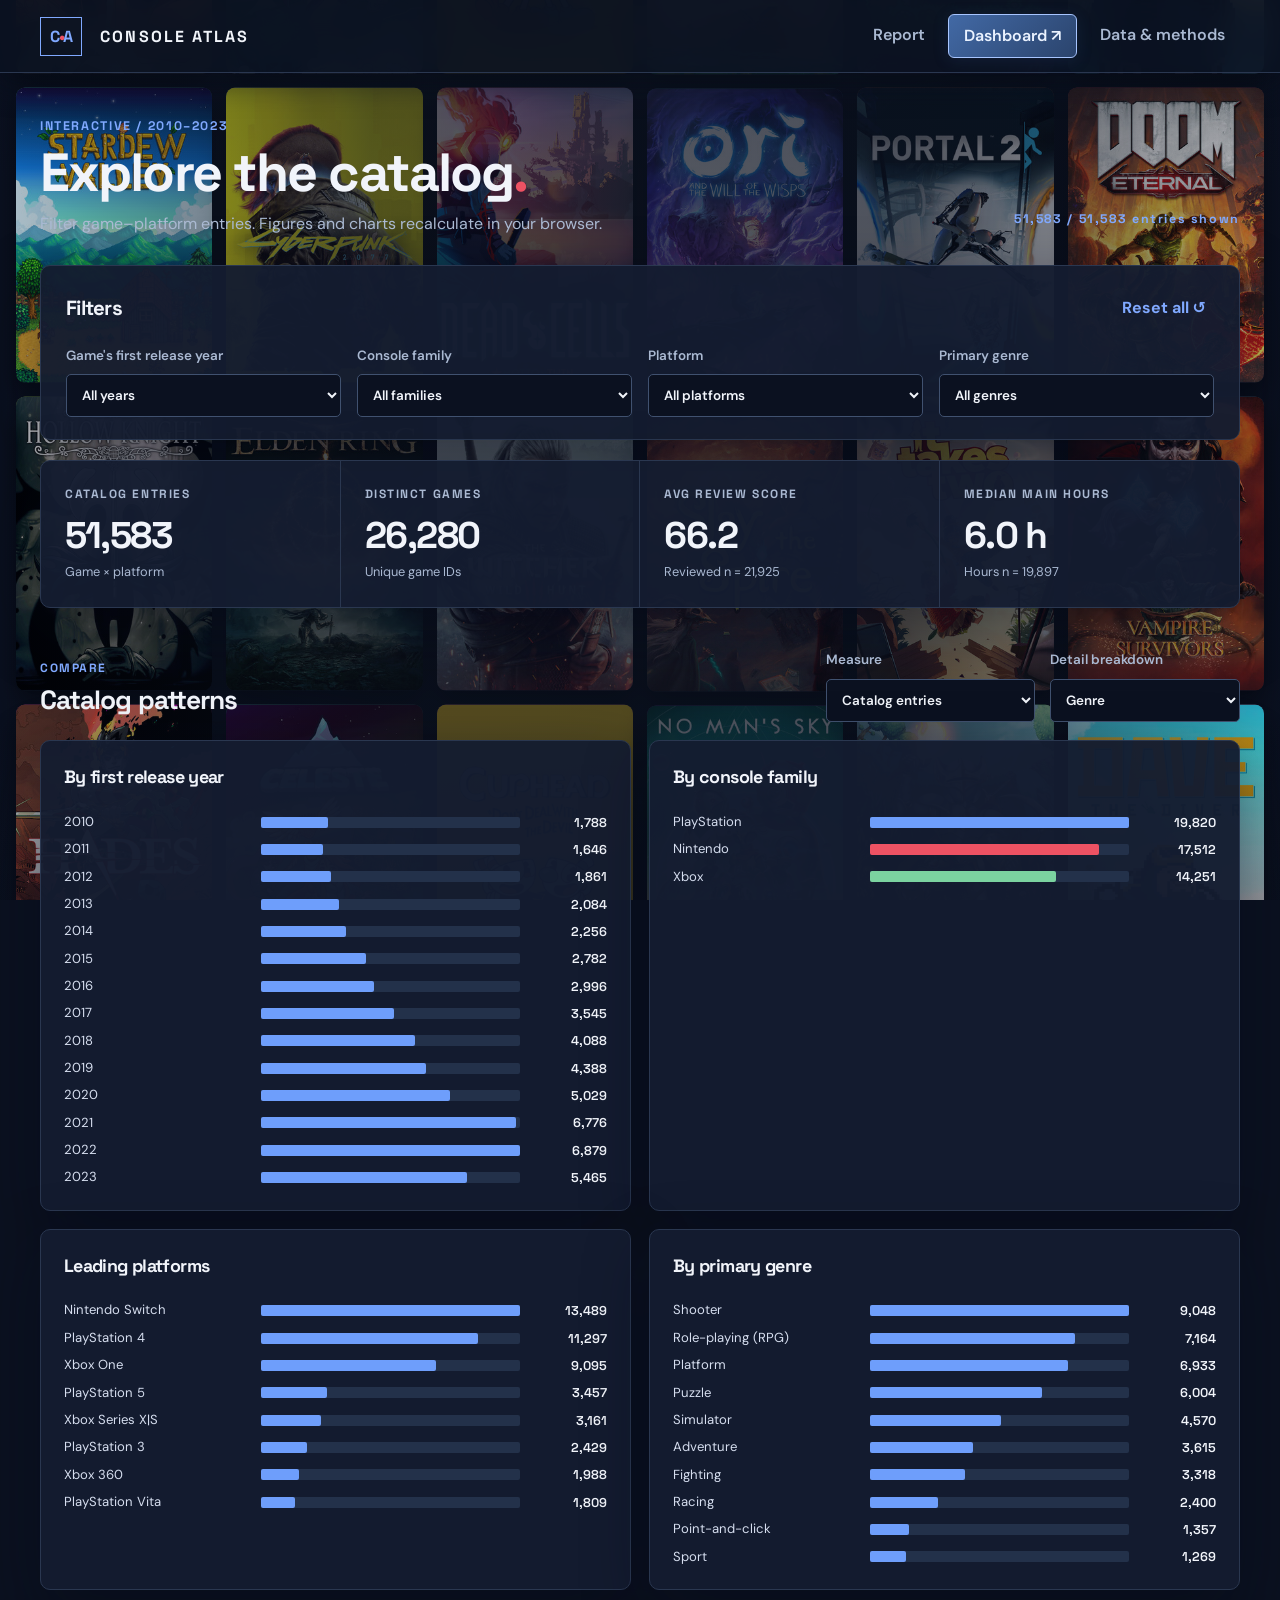
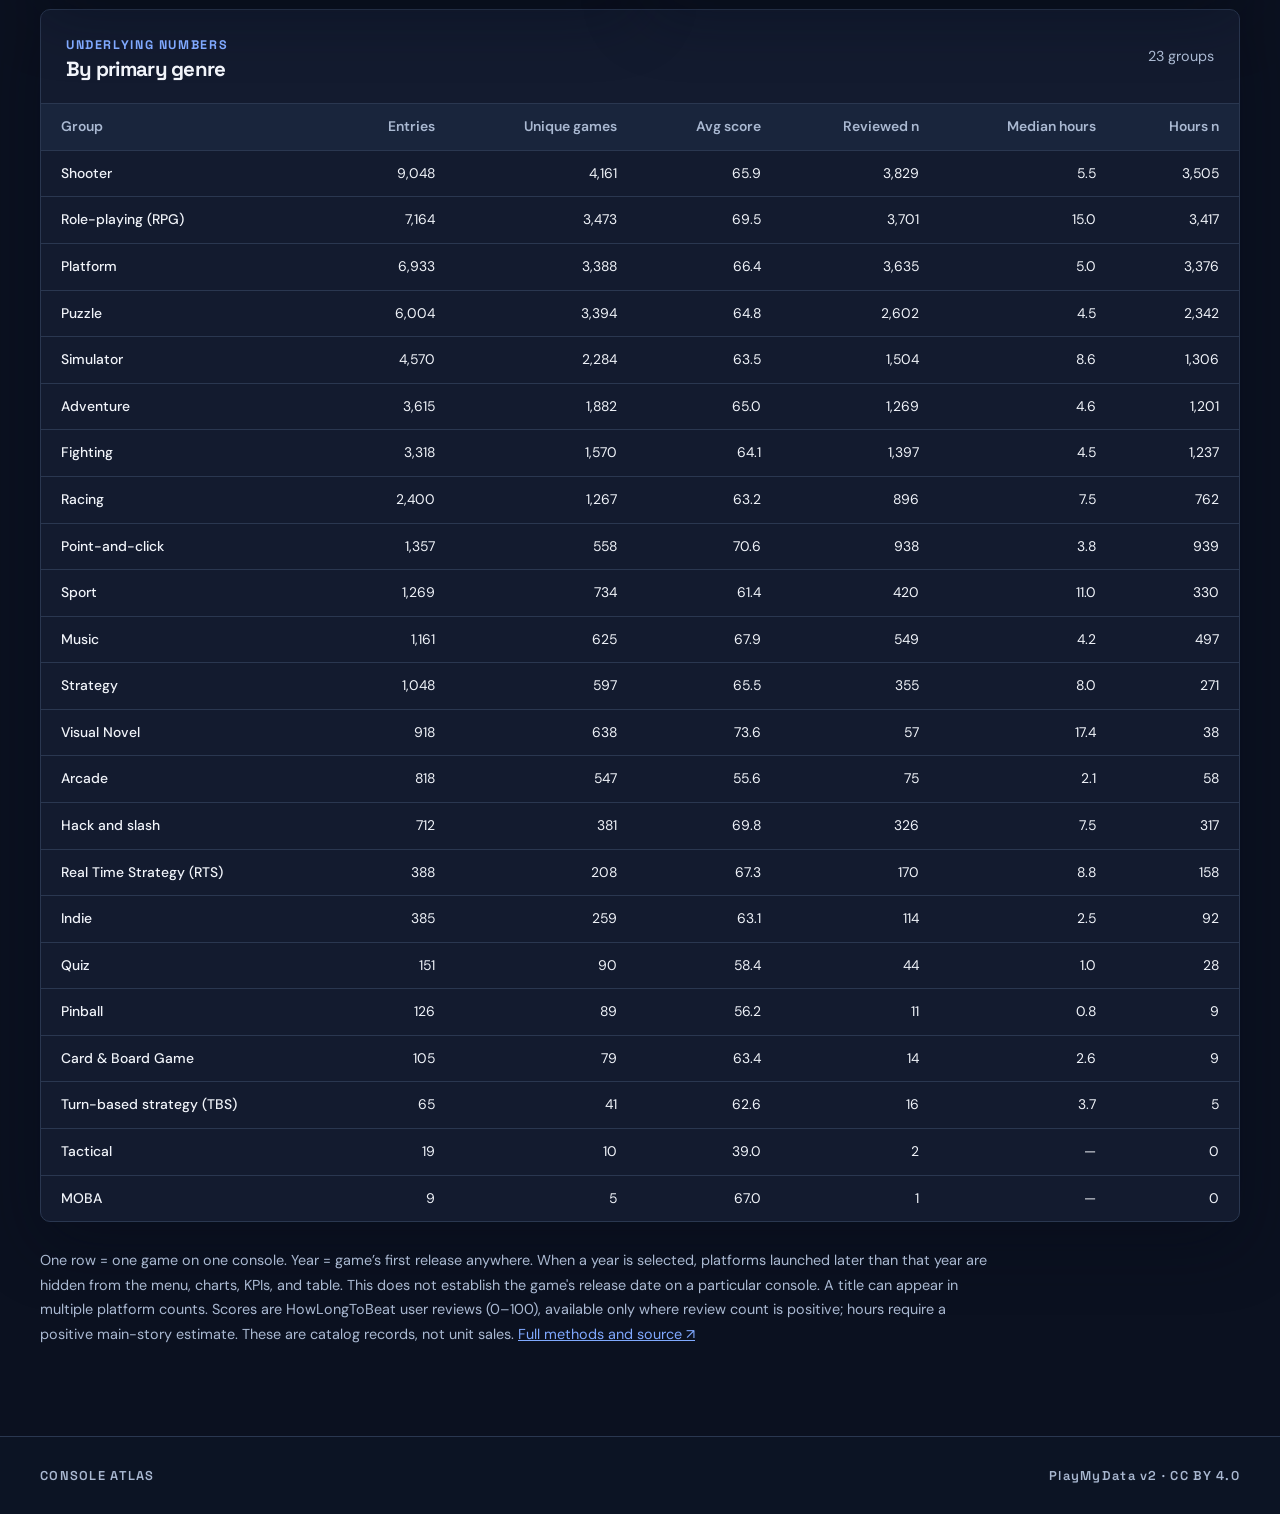
==== dashboard.html @ 2ce97617 "Add Console Atlas website and data" ====
<!doctype html>
<html lang="en"><head><meta charset="utf-8"><meta name="viewport" content="width=device-width, initial-scale=1"><meta name="description" content="Filter over 51,000 console game–platform entries in the browser."><title>Console Atlas — Dashboard</title><link rel="stylesheet" href="styles.css"></head>
<body><header class="site-header"><div class="shell nav"><a class="brand" href="index.html"><span class="brand-mark">C<span>•</span>A</span> <span class="brand-name">CONSOLE ATLAS</span></a><nav aria-label="Main navigation"><a href="index.html">Report</a><a class="dashboard-link active" aria-current="page" href="dashboard.html">Dashboard <span aria-hidden="true">↗</span></a><a href="index.html#method">Data &amp; methods</a></nav></div></header>
<main class="shell dashboard"><div class="dash-title"><div><div class="eyebrow">INTERACTIVE / 2010–2023</div><h1>Explore the catalog<span class="accent-dot">.</span></h1><p>Filter game–platform entries. Figures and charts recalculate in your browser.</p></div><div class="data-status" id="status" role="status">Loading data…</div></div>
<section class="filter-panel" aria-label="Dataset filters"><div class="filter-heading"><h2>Filters</h2><button id="reset" class="text-button" type="button">Reset all ↺</button></div><div class="filter-grid"><label>Game's first release year<select id="year"><option value="">All years</option></select></label><label>Console family<select id="family"><option value="">All families</option></select></label><label>Platform<select id="platform"><option value="">All platforms</option></select></label><label>Primary genre<select id="genre"><option value="">All genres</option></select></label></div></section>
<div id="dash-headline" class="headline dash-headline" aria-label="Filtered summary figures"></div>
<div class="chart-controls"><div><span class="eyebrow">COMPARE</span><h2>Catalog patterns</h2></div><div class="control-pair"><label>Measure<select id="measure"><option value="count">Catalog entries</option><option value="score">Avg user review score</option><option value="hours">Median main-story hours</option></select></label><label>Detail breakdown<select id="breakdown"><option value="genre">Genre</option><option value="platform">Platform</option><option value="family">Family</option><option value="year">Year</option></select></label></div></div>
<div class="chart-grid"><section class="chart-card"><h3>By first release year</h3><div class="chart" id="chart-year"></div></section><section class="chart-card"><h3>By console family</h3><div class="chart" id="chart-family"></div></section><section class="chart-card"><h3>Leading platforms</h3><div class="chart" id="chart-platform"></div></section><section class="chart-card"><h3 id="breakdown-title">By primary genre</h3><div class="chart" id="chart-breakdown"></div></section></div>
<section class="table-card"><div class="table-head"><div><span class="eyebrow">UNDERLYING NUMBERS</span><h2 id="table-title">By genre</h2></div><span id="table-count"></span></div><div class="table-scroll"><table><thead><tr><th scope="col">Group</th><th scope="col">Entries</th><th scope="col">Unique games</th><th scope="col">Avg score</th><th scope="col">Reviewed n</th><th scope="col">Median hours</th><th scope="col">Hours n</th></tr></thead><tbody id="numbers"></tbody></table></div></section>
<p class="dash-note">One row = one game on one console. Year = game’s first release anywhere. When a year is selected, platforms launched later than that year are hidden from the menu, charts, KPIs, and table. This does not establish the game's release date on a particular console. A title can appear in multiple platform counts. Scores are HowLongToBeat user reviews (0–100), available only where review count is positive; hours require a positive main-story estimate. These are catalog records, not unit sales. <a href="index.html#method">Full methods and source ↗</a></p></main><footer class="site-footer"><div class="shell">CONSOLE ATLAS <span>PlayMyData v2 · CC BY 4.0</span></div></footer><script src="site.js" defer></script></body></html>
---- styles.css ----
@import url('https://fonts.googleapis.com/css2?family=DM+Sans:wght@400;500;600;700&family=Space+Grotesk:wght@400;500;600;700&display=swap');
:root{color-scheme:dark;--bg:#0b1120;--panel:#141d30;--panel2:#19253c;--line:#2a3750;--text:#f1f4fa;--muted:#aab9d2;--blue:#80a9ff;--red:#ed5263;--green:#7bd3a0;font-family:'DM Sans',system-ui,sans-serif;font-size:16px}
*{box-sizing:border-box}html{scroll-behavior:smooth}body{margin:0;background:var(--bg);color:var(--text);line-height:1.55}a{color:inherit}button,select{font:inherit}button{cursor:pointer}.shell{width:min(1200px,calc(100% - 48px));margin:0 auto}.site-header{border-bottom:1px solid var(--line);background:#0d1525;position:sticky;top:0;z-index:10}.nav{height:72px;display:flex;align-items:center;justify-content:space-between;gap:24px}.brand{font:700 1rem 'Space Grotesk',sans-serif;letter-spacing:.13em;text-decoration:none;white-space:nowrap}.brand-mark{margin-right:12px;border:1px solid var(--blue);padding:8px 9px;color:var(--blue);letter-spacing:-.08em}.brand-mark span{color:var(--red)}nav{display:flex;gap:8px}nav a{text-decoration:none;color:var(--muted);padding:9px 15px;border-radius:6px;font-weight:600}nav a:hover,nav .active{color:#fff;background:#20304e}.eyebrow,.section-heading,.finding-number,.chart-caption,.byline,.metric span,.data-status{font:700 .78rem 'Space Grotesk',sans-serif;letter-spacing:.13em;color:var(--blue)}h1,h2,h3{font-family:'Space Grotesk',sans-serif;letter-spacing:-.035em}h1{line-height:1.08}h2{line-height:1.2}p{color:var(--muted)}.report{padding-top:56px}.report-intro{display:grid;grid-template-columns:1fr 245px;align-items:center;gap:40px;padding:18px 0 54px}.report h1{font-size:clamp(3rem,6vw,5.7rem);margin:0 0 25px}.report h1 em{font-style:normal;color:var(--blue)}.report-intro p{font-size:1.16rem;max-width:720px;line-height:1.7;margin:0 0 24px}.byline{color:var(--muted)}.byline strong{color:var(--text)}.byline span{padding:0 10px}.hero-glyph{display:grid;gap:10px;transform:rotate(-8deg)}.hero-glyph div{display:flex;align-items:center;justify-content:center;height:85px;border:1px solid var(--line);border-radius:10px;background:var(--panel);font:700 2.1rem 'Space Grotesk';box-shadow:12px 12px 0 #101d35}.hero-glyph div:first-child{color:var(--red)}.hero-glyph div:nth-child(2){color:var(--blue)}.hero-glyph div:last-child{color:var(--green)}.headline{display:grid;grid-template-columns:repeat(4,1fr);background:var(--panel);border:1px solid var(--line);border-radius:10px;overflow:hidden}.metric{padding:25px 24px;border-right:1px solid var(--line)}.metric:last-child{border-right:0}.metric span{display:block;color:var(--muted);font-size:.75rem}.metric strong{display:block;font:700 clamp(1.9rem,2.9vw,2.8rem) 'Space Grotesk';margin:9px 0 3px;letter-spacing:-.04em}.metric small{display:block;color:var(--muted);font-size:.8rem}.section-heading{display:flex;justify-content:space-between;border-bottom:1px solid var(--line);margin-top:86px;padding-bottom:17px}.finding{display:grid;grid-template-columns:minmax(0,1fr) minmax(0,1.04fr);gap:70px;padding:58px 0;border-bottom:1px solid var(--line);align-items:center}.finding h2{font-size:clamp(1.85rem,3vw,2.65rem);margin:18px 0 18px}.finding p{font-size:1rem;line-height:1.8;max-width:540px}.finding-chart{border:1px solid var(--line);border-radius:10px;background:var(--panel);padding:25px;min-width:0}.chart-caption{font-size:.72rem;color:var(--muted);margin-bottom:18px}.bars{display:grid;gap:9px}.bar-row{display:grid;grid-template-columns:minmax(95px,39%) 1fr 72px;gap:12px;align-items:center;min-height:20px;font-size:.82rem}.bar-label{overflow:hidden;text-overflow:ellipsis;white-space:nowrap;color:#d6deef}.bar-track{height:11px;background:#23314a;border-radius:2px}.bar-fill{height:100%;border-radius:2px}.bar-row strong{text-align:right;font:600 .8rem 'Space Grotesk';white-space:nowrap}.method{padding:90px 0}.method h2{font-size:2.7rem;margin:12px 0 34px}.method-grid{display:grid;grid-template-columns:repeat(3,1fr);gap:35px}.method-grid h3{font-size:1.1rem}.method-grid p{line-height:1.75}.credit{padding-top:25px}.credit a,.dash-note a{color:var(--blue)}.site-footer{border-top:1px solid var(--line);padding:30px 0;color:var(--muted);font:600 .8rem 'Space Grotesk';letter-spacing:.1em}.site-footer .shell{display:flex;justify-content:space-between;gap:20px}.dashboard{padding:45px 0 75px}.dash-title{display:flex;justify-content:space-between;align-items:end;gap:20px;margin-bottom:28px}.dash-title h1{font-size:clamp(2.5rem,4.2vw,4rem);margin:10px 0}.dash-title p{margin:0}.accent-dot{color:var(--red)}.data-status{white-space:nowrap;padding-bottom:10px}.filter-panel,.chart-card,.table-card{border:1px solid var(--line);border-radius:10px;background:var(--panel)}.filter-panel{padding:22px 25px}.filter-heading,.chart-controls,.table-head{display:flex;align-items:center;justify-content:space-between;gap:20px}.filter-heading h2,.chart-controls h2,.table-head h2{margin:0;font-size:1.28rem}.text-button{background:none;border:0;color:var(--blue);font-weight:700;padding:8px}.text-button:hover{text-decoration:underline}.filter-grid{display:grid;grid-template-columns:repeat(4,1fr);gap:16px;margin-top:17px}label{display:grid;gap:8px;color:var(--muted);font-size:.84rem;font-weight:600}select{width:100%;min-height:43px;background:var(--bg);border:1px solid #40516f;color:var(--text);border-radius:5px;padding:8px 11px;outline:none}select:focus-visible,button:focus-visible,a:focus-visible{outline:2px solid var(--blue);outline-offset:3px}.dash-headline{margin-top:20px}.chart-controls{margin:42px 0 18px}.chart-controls .eyebrow{font-size:.75rem}.chart-controls h2{font-size:1.65rem;margin-top:5px}.control-pair{display:flex;gap:15px}.control-pair label{min-width:190px}.chart-grid{display:grid;grid-template-columns:repeat(2,minmax(0,1fr));gap:18px}.chart-card{padding:22px 23px;min-height:280px}.chart-card h3{margin:0 0 21px;font-size:1.12rem}.chart-card .bar-row{grid-template-columns:minmax(75px,34%) 1fr 75px}.chart-card .bars{gap:7px}.chart{max-height:505px;overflow:auto}.empty{padding:25px;color:var(--muted)}.table-card{margin-top:19px;overflow:hidden}.table-head{padding:22px 25px}.table-head span:last-child{color:var(--muted);font-size:.9rem}.table-scroll{overflow-x:auto}table{width:100%;border-collapse:collapse;white-space:nowrap}th,td{text-align:right;border-top:1px solid var(--line);padding:12px 20px;font-size:.87rem}th:first-child,td:first-child{text-align:left}thead{background:var(--panel2);color:var(--muted)}thead th{font-weight:600}tbody tr:hover{background:#1c2941}tbody th{font-weight:500}.dash-note{font-size:.9rem;line-height:1.7;max-width:950px;margin-top:26px}
@media(max-width:900px){.finding{gap:30px}.method-grid{grid-template-columns:1fr 1fr}.bar-row{grid-template-columns:minmax(75px,35%) 1fr 65px}.metric{padding:20px 16px}.filter-grid{grid-template-columns:repeat(2,1fr)}}
@media(max-width:700px){.shell{width:min(100% - 28px,1200px)}.nav{height:64px}.brand{font-size:.8rem}.brand-mark{margin-right:5px}nav a{padding:8px;font-size:.85rem}.report{padding-top:34px}.report-intro{grid-template-columns:1fr;gap:0;padding-bottom:35px}.hero-glyph{display:none}.report h1{font-size:3rem}.headline{grid-template-columns:repeat(2,1fr)}.metric:nth-child(2){border-right:0}.metric:nth-child(-n+2){border-bottom:1px solid var(--line)}.section-heading{margin-top:65px}.finding{grid-template-columns:1fr;gap:12px;padding:40px 0}.finding p{line-height:1.65}.finding-chart{padding:19px}.method{padding:65px 0}.method-grid{grid-template-columns:1fr;gap:10px}.dash-title{display:block}.data-status{display:block;margin-top:15px}.chart-grid{grid-template-columns:1fr}.chart-controls{display:block}.control-pair{margin-top:20px}.site-footer .shell{display:grid}}
@media(max-width:460px){.filter-grid{grid-template-columns:1fr}.control-pair{flex-direction:column}.control-pair label{min-width:0}.bar-row,.chart-card .bar-row{grid-template-columns:minmax(65px,34%) 1fr 63px;gap:7px;font-size:.75rem}.bar-row strong{font-size:.75rem}.metric strong{font-size:1.8rem}.chart-card{padding:18px}}

/* A quiet, moving cover wall frames the analysis without obscuring the data. */
.cover-wall{position:fixed;inset:0;z-index:0;pointer-events:none;overflow:hidden;display:grid;grid-template-columns:repeat(6,minmax(0,1fr));gap:14px;padding:0 16px;opacity:.95;filter:saturate(.9)}
.cover-wall::after{content:"";position:absolute;inset:0;background:linear-gradient(90deg,rgba(11,17,32,.18),rgba(11,17,32,.67) 29%,rgba(11,17,32,.7) 71%,rgba(11,17,32,.2)),linear-gradient(180deg,rgba(11,17,32,.12),transparent 20%,transparent 80%,rgba(11,17,32,.24));z-index:1}
.cover-column{display:flex;flex-direction:column;gap:14px;min-width:0;transform:translateY(-12%);animation:cover-drift 22s linear infinite alternate}
.cover-column:nth-child(even){animation-direction:alternate-reverse;animation-duration:27s}
.cover-column:nth-child(3n){animation-duration:31s}
.cover-column:nth-child(2){animation-delay:-19s}.cover-column:nth-child(3){animation-delay:-11s}.cover-column:nth-child(4){animation-delay:-24s}.cover-column:nth-child(5){animation-delay:-8s}.cover-column:nth-child(6){animation-delay:-31s}
.cover-tile{position:relative;flex:none;aspect-ratio:2/3;overflow:hidden;border-radius:9px;background:linear-gradient(148deg,hsl(var(--cover-hue) 52% 37%),#0f182c 75%);box-shadow:0 12px 24px #0008;display:flex;align-items:end;padding:12px}
.cover-tile span{font:700 clamp(.7rem,1.3vw,1.2rem)/1.05 'Space Grotesk',sans-serif;color:white;text-shadow:0 2px 12px #000;max-width:100%;overflow-wrap:anywhere}
.cover-tile img{position:absolute;inset:0;width:100%;height:100%;object-fit:cover}
@keyframes cover-drift{from{transform:translateY(-35%)}to{transform:translateY(1%)}}
main.shell,.site-footer{position:relative;z-index:1}
.site-header{z-index:20;background:rgba(10,18,33,.92);backdrop-filter:blur(18px);box-shadow:0 7px 32px #070d19aa}
.nav .dashboard-link{color:#eaf2ff;border:1px solid #627eae;background:linear-gradient(135deg,#293f69,#202e4d);box-shadow:0 3px 16px #2f53952d}
.nav .dashboard-link:hover,.nav .dashboard-link.active{border-color:#a7c5ff;background:linear-gradient(135deg,#4269a5,#2b446d)}
.site-footer{background:#0d1525ee}
.report-intro{grid-template-columns:minmax(0,1fr) minmax(285px,350px);gap:clamp(26px,5vw,74px);min-height:490px}
.intro-copy{position:relative;z-index:1;background:linear-gradient(90deg,#0b1120ed,#0b1120a6 77%,#0b112000);border-radius:18px;padding:25px 15px 25px 0}
.hero-cta{display:inline-flex;align-items:center;gap:26px;margin-top:27px;padding:12px 18px;border:1px solid #8fb2f6;border-radius:8px;background:#1c3357e8;color:#e6f0ff;text-decoration:none;font-weight:700;box-shadow:0 12px 38px #080e1d88;transition:transform .2s,background .2s}
.hero-cta:hover{transform:translateY(-3px);background:#2d4d7d}
.console-showcase{display:grid;align-content:center;gap:9px;min-width:0}
.showcase-label{display:flex;justify-content:space-between;gap:10px;color:#b7c8e5;font:700 .67rem 'Space Grotesk',sans-serif;letter-spacing:.16em;margin:0 2px 4px}
.showcase-label span{color:#8fb1e7}
.console-card{display:grid;grid-template-columns:53px minmax(0,1fr) 22px;align-items:center;column-gap:12px;min-height:76px;padding:12px 16px;text-decoration:none;color:var(--text);border:1px solid #3d5375;border-radius:12px;background:linear-gradient(130deg,#202c43f4,#111d31f7);box-shadow:0 12px 34px #050b1690;overflow:hidden;transition:border-color .25s,transform .25s,box-shadow .25s}
.console-card:hover,.console-card:focus-visible{transform:translateX(-6px);border-color:var(--card-color);box-shadow:0 17px 42px #050b16c9,0 0 25px var(--card-glow)}
.console-card.nintendo{--card-color:#f06e7a;--card-glow:#e94e5833}.console-card.playstation{--card-color:#8eaeff;--card-glow:#517fff33}.console-card.xbox{--card-color:#80dda7;--card-glow:#52ca8a33}
.console-mark{display:grid;place-items:center;width:52px;height:52px;border:1px solid var(--card-color);border-radius:12px;color:var(--card-color);font:700 1.15rem 'Space Grotesk',sans-serif;letter-spacing:-.09em;background:#070e1d77}
.console-mark img{display:block;width:32px;height:32px;object-fit:contain;filter:brightness(0) invert(1)}
.console-copy{display:grid;gap:0;min-width:0}.console-copy strong{font:700 .98rem 'Space Grotesk',sans-serif;letter-spacing:-.025em}.console-copy small{color:#b4c3dc;font-size:.8rem}.console-arrow{color:var(--card-color);font-size:1.2rem;text-align:right}
.console-detail{grid-column:1/-1;display:grid;grid-template-rows:0fr;opacity:0;visibility:hidden;min-width:0;transition:grid-template-rows .35s,opacity .35s,visibility .35s;overflow:hidden;color:#becce4;font-size:.77rem}
.console-detail img{display:block;width:100%;height:0;object-fit:contain;border-radius:8px;background:linear-gradient(135deg,#111a2d,#253956);transition:height .35s;margin-top:0}
.console-detail span{display:none;margin:7px 3px 0}
.console-card:hover .console-detail,.console-card:focus-visible .console-detail{grid-template-rows:1fr;opacity:1;visibility:visible}
.console-card:hover .console-detail img,.console-card:focus-visible .console-detail img{height:138px;margin-top:12px}
.console-card:hover .console-detail span,.console-card:focus-visible .console-detail span{display:block}
.showcase-note{display:block;color:#8f9eb8;font-size:.68rem;line-height:1.4;margin:3px 2px 0}
.headline,.finding-chart,.filter-panel,.chart-card,.table-card{box-shadow:0 22px 65px #050a1663;background:#141d30f5}
.finding-copy{padding:14px 20px 14px 0;text-shadow:0 2px 15px #08111c}
.finding-copy{padding:20px;background:linear-gradient(90deg,#0b1120e8,#0b1120a6);border-radius:12px}
.method-grid>div{padding:18px;background:#0b1424dc;border:1px solid #2a375090;border-radius:10px}
.method{scroll-margin-top:92px}
@media(max-width:900px){.report-intro{grid-template-columns:minmax(0,1fr) 275px;gap:24px}.console-card{padding:10px}.showcase-label span{display:none}}
@media(max-width:700px){.brand-name{display:none}.brand-mark{margin-right:0}.nav{gap:8px}nav{gap:2px}nav a{padding:7px 8px;font-size:.77rem}.report-intro{grid-template-columns:1fr;min-height:0;gap:30px}.console-showcase{grid-template-columns:repeat(3,minmax(0,1fr));gap:8px}.showcase-label,.showcase-note{grid-column:1/-1}.console-card{display:flex;flex-direction:column;align-items:flex-start;gap:7px;min-height:124px;padding:12px}.console-mark{width:38px;height:38px;font-size:.95rem}.console-arrow{display:none}.console-copy strong{font-size:.78rem}.console-copy small{font-size:.7rem}.console-detail{display:none}.console-card:hover,.console-card:focus-visible{transform:translateY(-3px)}.cover-wall{grid-template-columns:repeat(3,minmax(0,1fr));opacity:.78}.cover-column:nth-child(n+4){display:none}}
@media(max-width:700px){.console-mark img{width:25px;height:25px}}
@media(max-width:420px){nav a:last-child{display:none}.nav .brand-mark{padding:6px 7px}.console-showcase{grid-template-columns:1fr}.console-card{min-height:58px;display:grid;grid-template-columns:40px 1fr 20px}.console-arrow{display:block}.showcase-label{margin-top:7px}}
@media(prefers-reduced-motion:reduce){.cover-column{animation:none;transform:translateY(-16%)}.console-card,.console-detail,.console-detail img,.hero-cta{transition:none}}
@media(max-width:700px){.console-card{min-height:195px;align-self:stretch}.console-detail{display:block;visibility:visible;opacity:1;width:100%;overflow:visible}.console-detail img{height:82px;margin-top:3px}.console-detail span{display:none}}
@media(max-width:420px){.console-card{min-height:150px}.console-detail{grid-column:1/-1}.console-detail img{height:75px}}
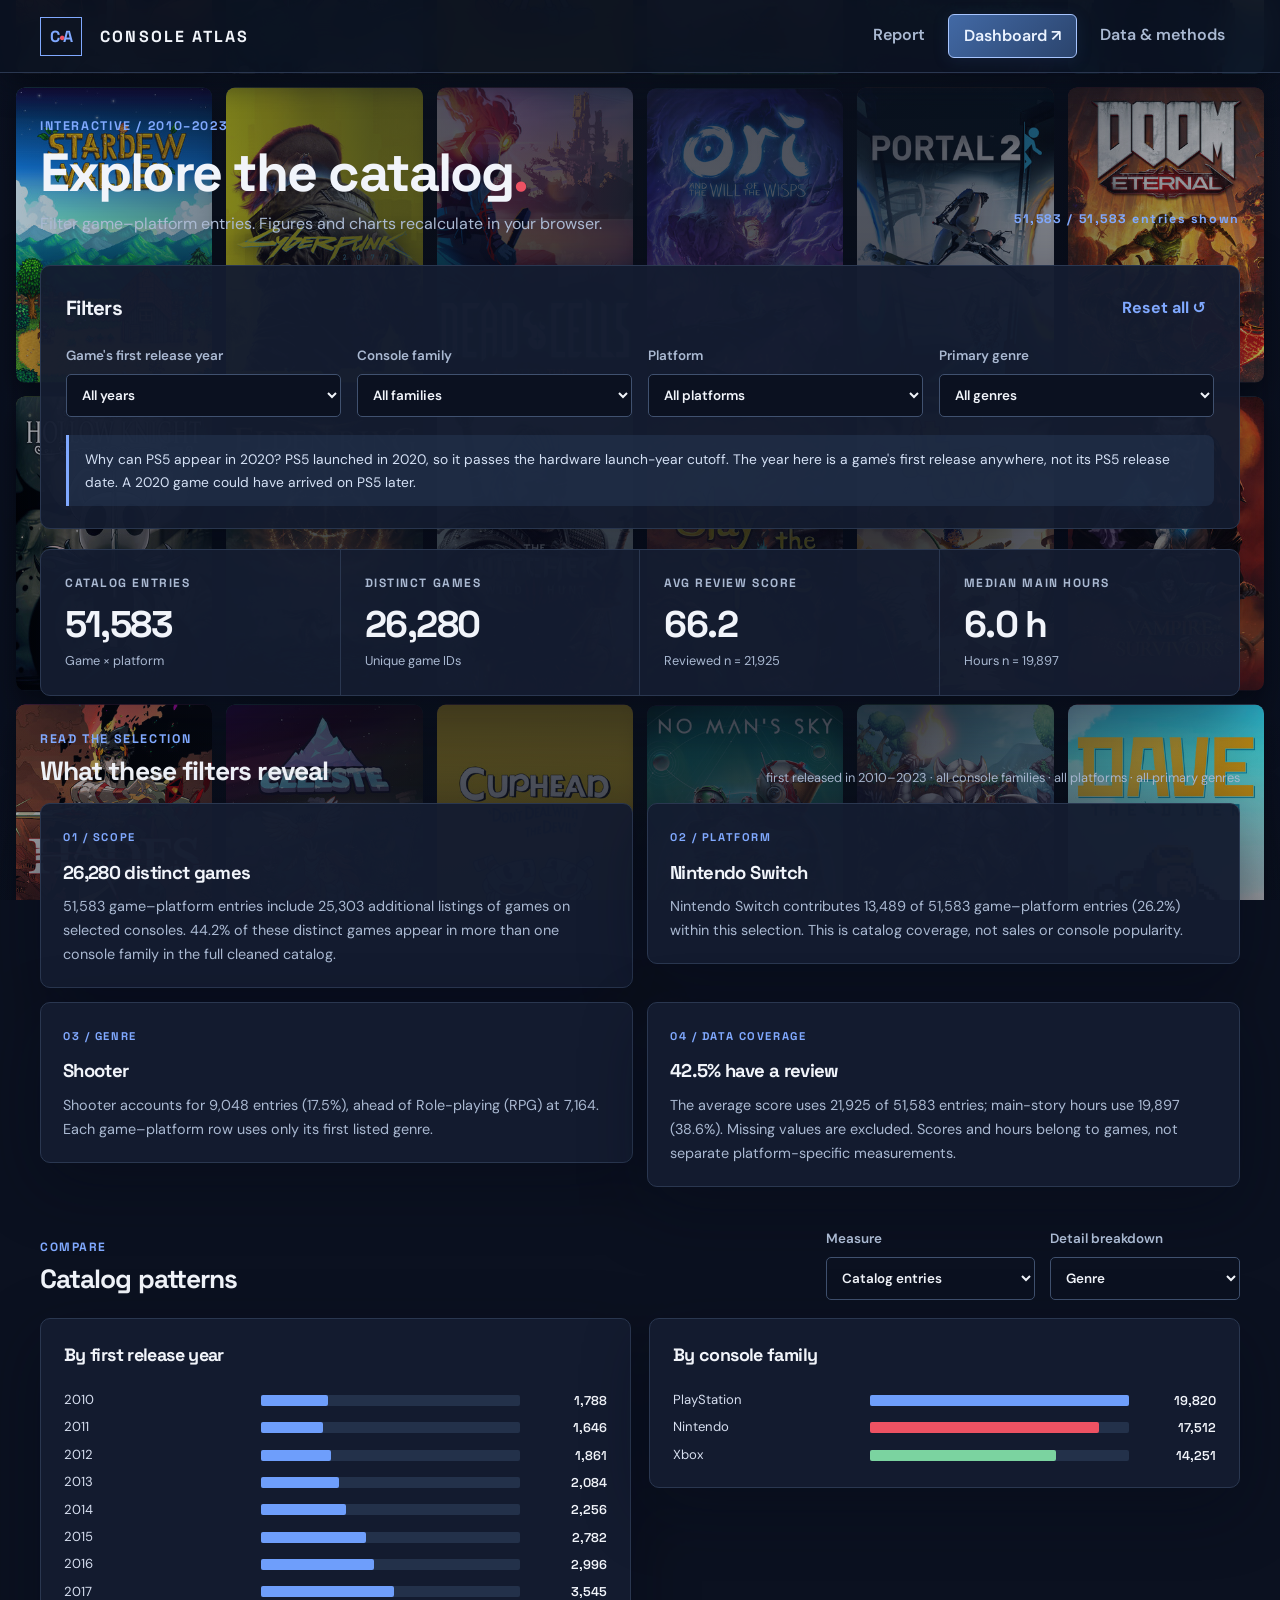
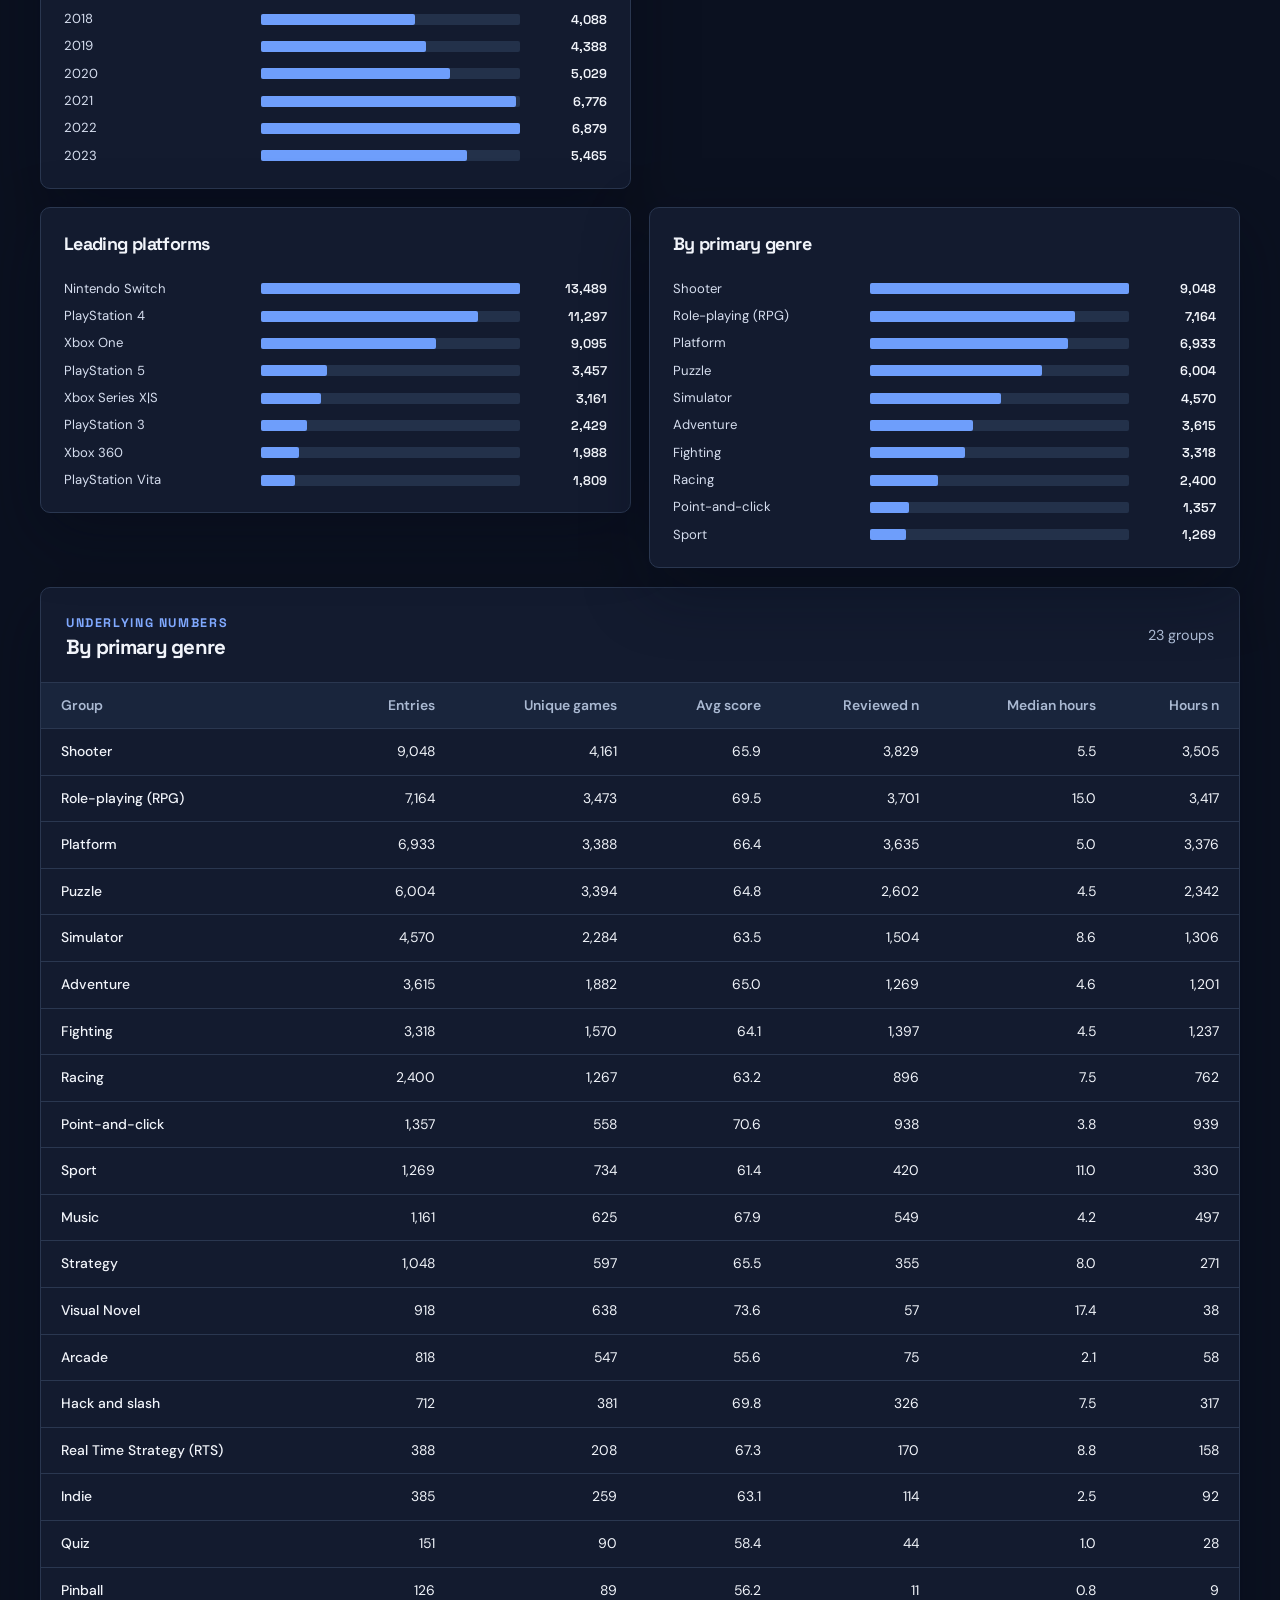
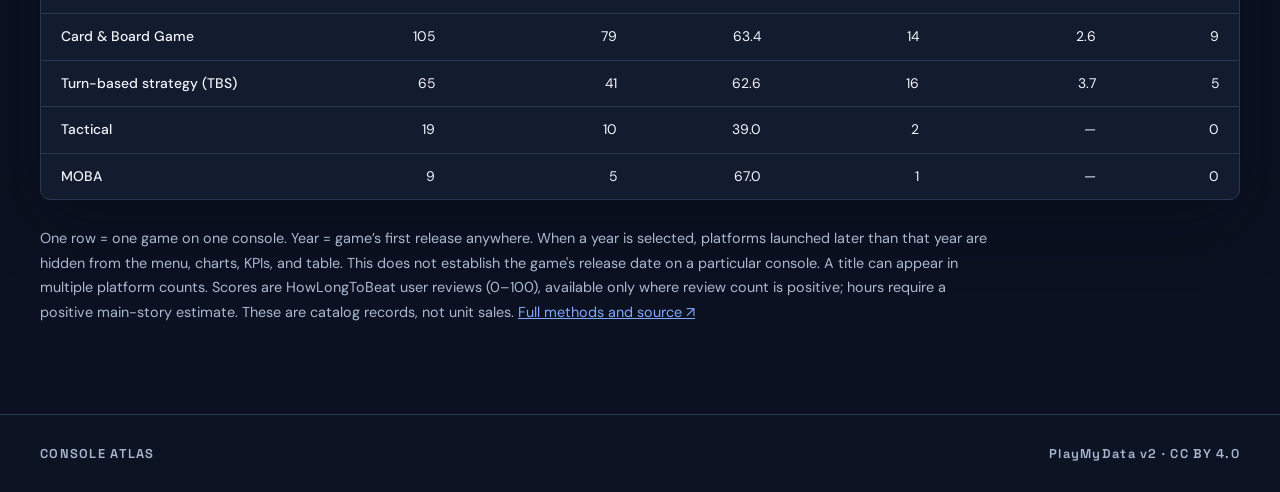
==== commit 1f8c0075: "Explain PS5 in the 2020 year filter" ====
--- a/dashboard.html
+++ b/dashboard.html
@@ -2,8 +2,9 @@
 <html lang="en"><head><meta charset="utf-8"><meta name="viewport" content="width=device-width, initial-scale=1"><meta name="description" content="Filter over 51,000 console game–platform entries in the browser."><title>Console Atlas — Dashboard</title><link rel="stylesheet" href="styles.css"></head>
 <body><header class="site-header"><div class="shell nav"><a class="brand" href="index.html"><span class="brand-mark">C<span>•</span>A</span> <span class="brand-name">CONSOLE ATLAS</span></a><nav aria-label="Main navigation"><a href="index.html">Report</a><a class="dashboard-link active" aria-current="page" href="dashboard.html">Dashboard <span aria-hidden="true">↗</span></a><a href="index.html#method">Data &amp; methods</a></nav></div></header>
 <main class="shell dashboard"><div class="dash-title"><div><div class="eyebrow">INTERACTIVE / 2010–2023</div><h1>Explore the catalog<span class="accent-dot">.</span></h1><p>Filter game–platform entries. Figures and charts recalculate in your browser.</p></div><div class="data-status" id="status" role="status">Loading data…</div></div>
-<section class="filter-panel" aria-label="Dataset filters"><div class="filter-heading"><h2>Filters</h2><button id="reset" class="text-button" type="button">Reset all ↺</button></div><div class="filter-grid"><label>Game's first release year<select id="year"><option value="">All years</option></select></label><label>Console family<select id="family"><option value="">All families</option></select></label><label>Platform<select id="platform"><option value="">All platforms</option></select></label><label>Primary genre<select id="genre"><option value="">All genres</option></select></label></div></section>
+<section class="filter-panel" aria-label="Dataset filters"><div class="filter-heading"><h2>Filters</h2><button id="reset" class="text-button" type="button">Reset all ↺</button></div><div class="filter-grid"><label>Game's first release year<select id="year"><option value="">All years</option></select></label><label>Console family<select id="family"><option value="">All families</option></select></label><label>Platform<select id="platform"><option value="">All platforms</option></select></label><label>Primary genre<select id="genre"><option value="">All genres</option></select></label></div><p class="filter-explainer" id="year-platform-note">Why can PS5 appear in 2020? PS5 launched in 2020, so it passes the hardware launch-year cutoff. The year here is a game's first release anywhere, not its PS5 release date. A 2020 game could have arrived on PS5 later.</p></section>
 <div id="dash-headline" class="headline dash-headline" aria-label="Filtered summary figures"></div>
+<section class="analysis-panel" aria-labelledby="analysis-title"><div class="analysis-heading"><div><span class="eyebrow">READ THE SELECTION</span><h2 id="analysis-title">What these filters reveal</h2></div><p id="analysis-scope"></p></div><div id="analysis-insights" class="analysis-insights" aria-live="polite"></div></section>
 <div class="chart-controls"><div><span class="eyebrow">COMPARE</span><h2>Catalog patterns</h2></div><div class="control-pair"><label>Measure<select id="measure"><option value="count">Catalog entries</option><option value="score">Avg user review score</option><option value="hours">Median main-story hours</option></select></label><label>Detail breakdown<select id="breakdown"><option value="genre">Genre</option><option value="platform">Platform</option><option value="family">Family</option><option value="year">Year</option></select></label></div></div>
 <div class="chart-grid"><section class="chart-card"><h3>By first release year</h3><div class="chart" id="chart-year"></div></section><section class="chart-card"><h3>By console family</h3><div class="chart" id="chart-family"></div></section><section class="chart-card"><h3>Leading platforms</h3><div class="chart" id="chart-platform"></div></section><section class="chart-card"><h3 id="breakdown-title">By primary genre</h3><div class="chart" id="chart-breakdown"></div></section></div>
 <section class="table-card"><div class="table-head"><div><span class="eyebrow">UNDERLYING NUMBERS</span><h2 id="table-title">By genre</h2></div><span id="table-count"></span></div><div class="table-scroll"><table><thead><tr><th scope="col">Group</th><th scope="col">Entries</th><th scope="col">Unique games</th><th scope="col">Avg score</th><th scope="col">Reviewed n</th><th scope="col">Median hours</th><th scope="col">Hours n</th></tr></thead><tbody id="numbers"></tbody></table></div></section>
--- a/styles.css
+++ b/styles.css
@@ -53,3 +53,10 @@
 @media(prefers-reduced-motion:reduce){.cover-column{animation:none;transform:translateY(-16%)}.console-card,.console-detail,.console-detail img,.hero-cta{transition:none}}
 @media(max-width:700px){.console-card{min-height:195px;align-self:stretch}.console-detail{display:block;visibility:visible;opacity:1;width:100%;overflow:visible}.console-detail img{height:82px;margin-top:3px}.console-detail span{display:none}}
 @media(max-width:420px){.console-card{min-height:150px}.console-detail{grid-column:1/-1}.console-detail img{height:75px}}
+
+/* Dashboard explanations and content-sized result panels. */
+.filter-explainer{margin:18px 0 0;padding:13px 16px;border-left:3px solid var(--blue);border-radius:0 8px 8px 0;background:#24345199;color:#d5e1f5;font-size:.86rem;line-height:1.6}
+.analysis-panel{margin-top:30px}.analysis-heading{display:flex;align-items:end;justify-content:space-between;gap:24px;margin-bottom:15px}.analysis-heading h2{font-size:1.65rem;margin:5px 0 0}.analysis-heading p{max-width:540px;margin:0;color:var(--muted);font-size:.8rem;text-align:right}
+.analysis-insights{display:grid;grid-template-columns:repeat(2,minmax(0,1fr));align-items:start;gap:14px}.analysis-card{padding:20px 22px;border:1px solid var(--line);border-radius:10px;background:#141d30f5;box-shadow:0 22px 65px #050a1663}.analysis-card>span{color:var(--blue);font:700 .7rem 'Space Grotesk',sans-serif;letter-spacing:.14em}.analysis-card h3{font-size:1.16rem;margin:10px 0 8px}.analysis-card p{font-size:.9rem;line-height:1.65;margin:0}
+.chart-grid{align-items:start}.chart-card{min-height:0;align-self:start}.chart-card .empty{padding:6px 0 10px}
+@media(max-width:700px){.analysis-heading{display:block}.analysis-heading p{text-align:left;margin-top:8px}.analysis-insights{grid-template-columns:1fr}}
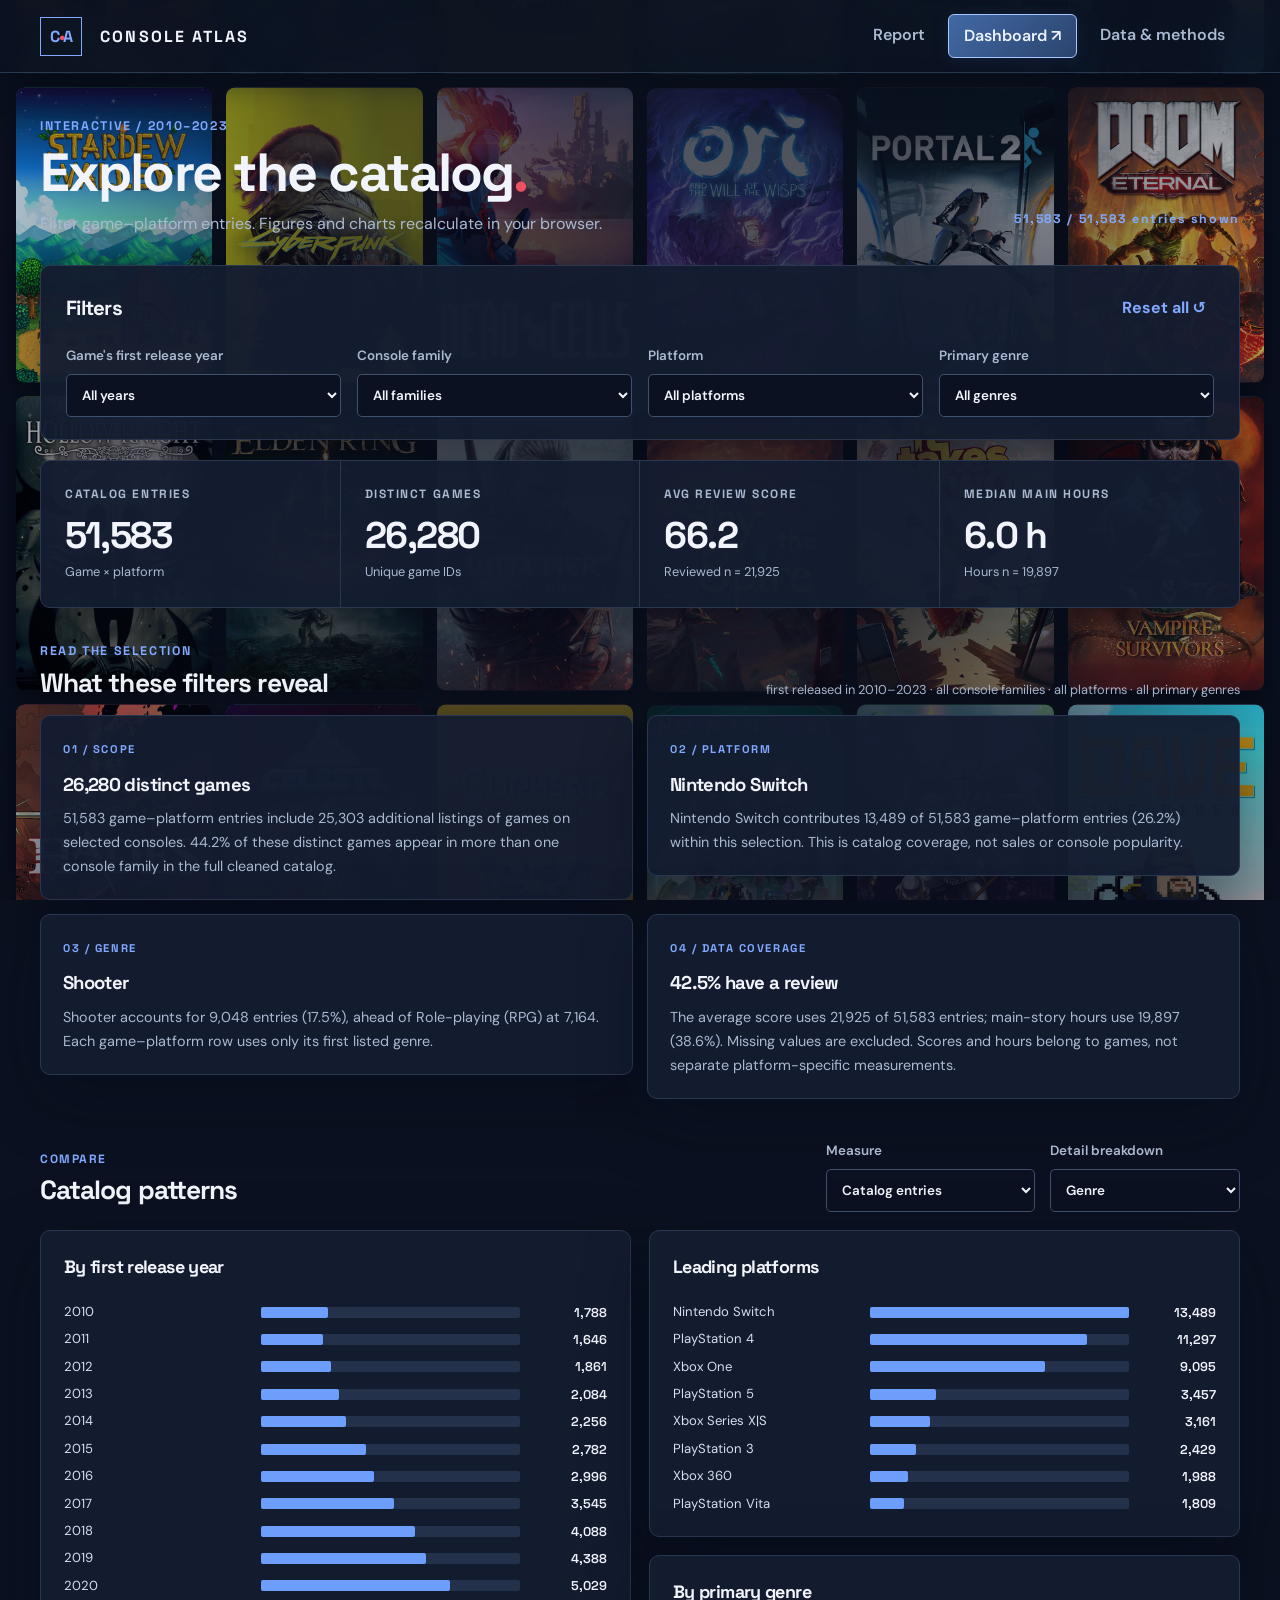
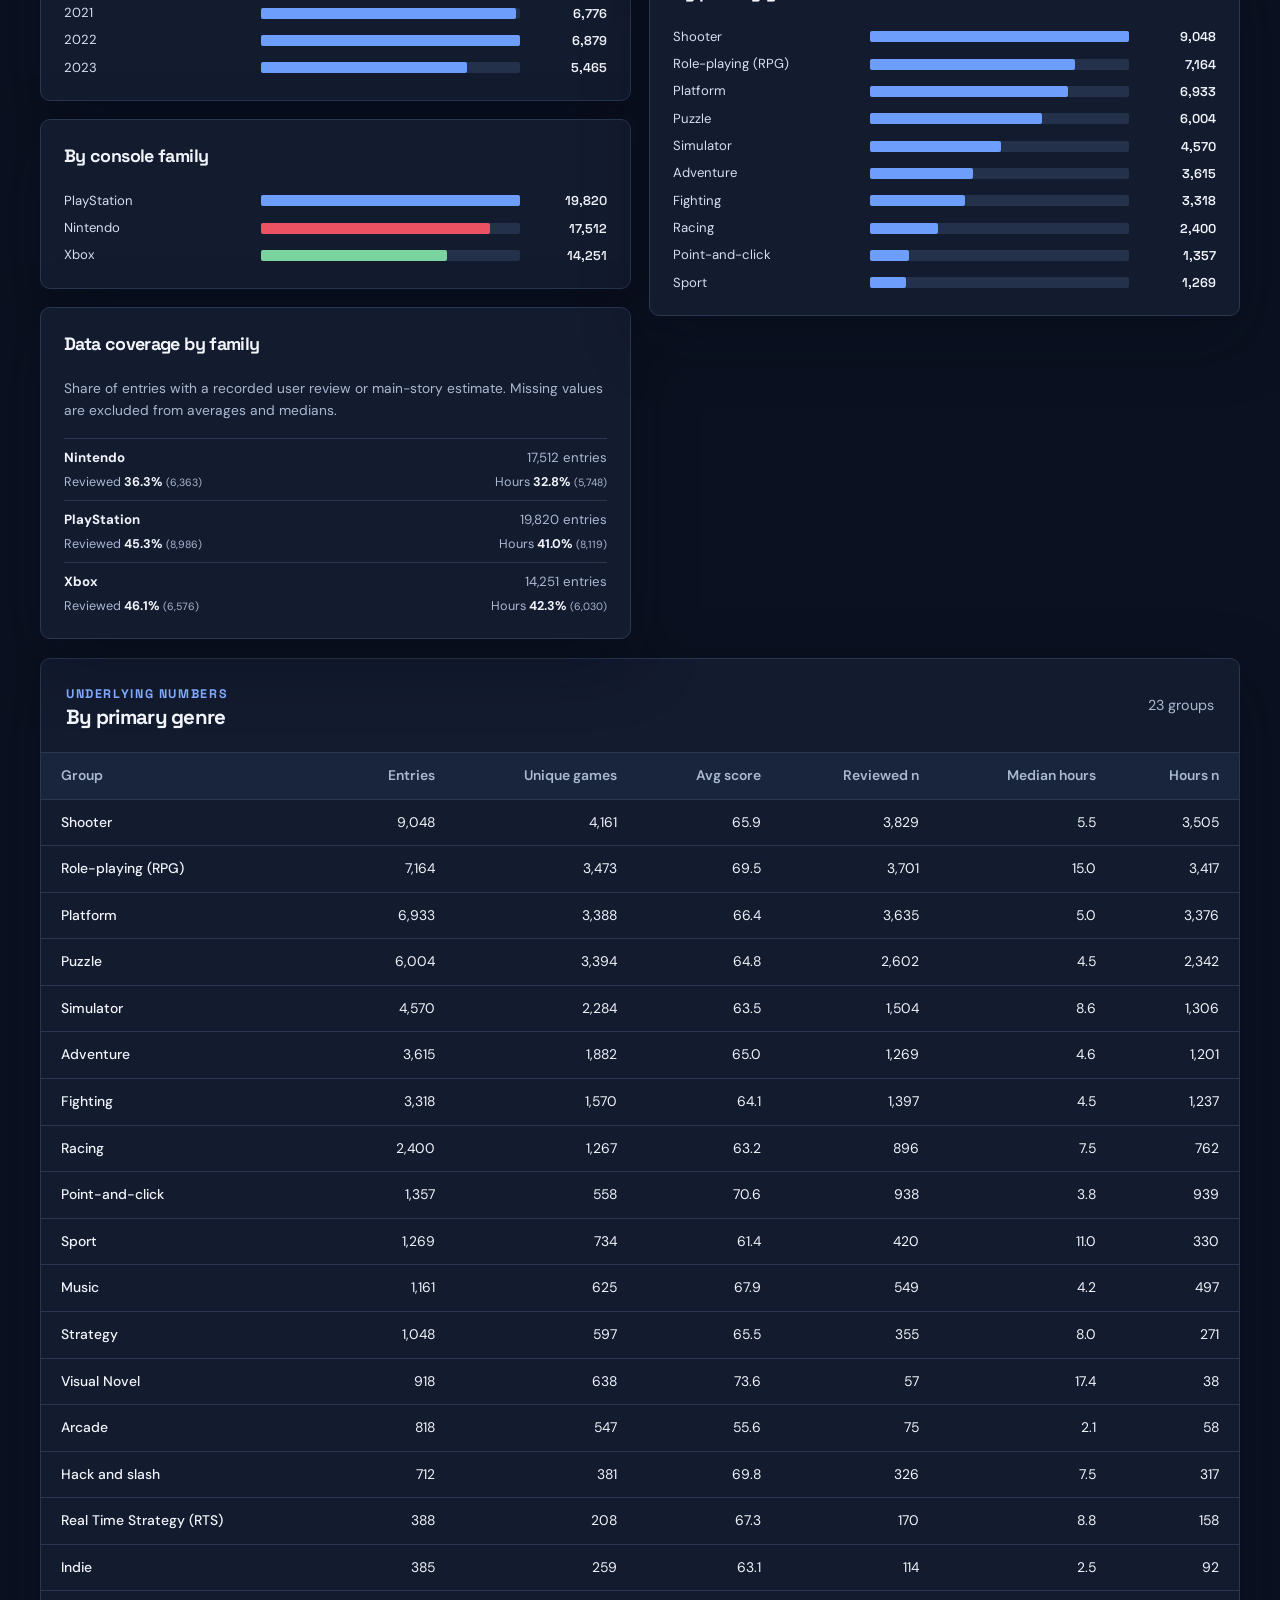
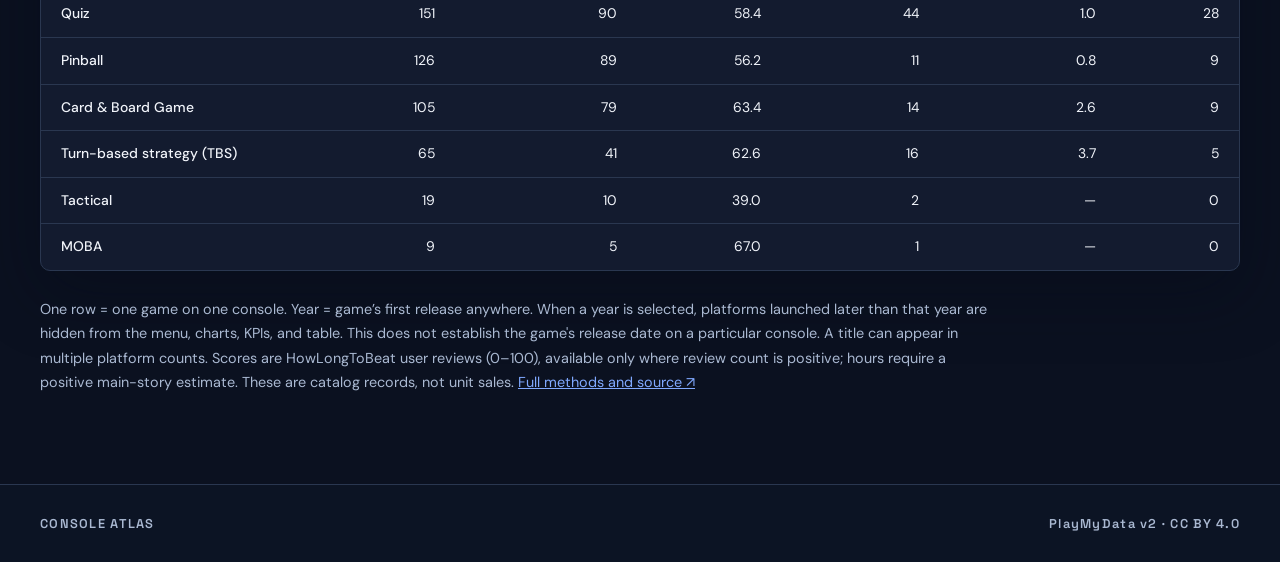
==== commit 3d12dad2: "Improve dashboard.html dashboard layout and analysis" ====
--- a/dashboard.html
+++ b/dashboard.html
@@ -2,10 +2,10 @@
 <html lang="en"><head><meta charset="utf-8"><meta name="viewport" content="width=device-width, initial-scale=1"><meta name="description" content="Filter over 51,000 console game–platform entries in the browser."><title>Console Atlas — Dashboard</title><link rel="stylesheet" href="styles.css"></head>
 <body><header class="site-header"><div class="shell nav"><a class="brand" href="index.html"><span class="brand-mark">C<span>•</span>A</span> <span class="brand-name">CONSOLE ATLAS</span></a><nav aria-label="Main navigation"><a href="index.html">Report</a><a class="dashboard-link active" aria-current="page" href="dashboard.html">Dashboard <span aria-hidden="true">↗</span></a><a href="index.html#method">Data &amp; methods</a></nav></div></header>
 <main class="shell dashboard"><div class="dash-title"><div><div class="eyebrow">INTERACTIVE / 2010–2023</div><h1>Explore the catalog<span class="accent-dot">.</span></h1><p>Filter game–platform entries. Figures and charts recalculate in your browser.</p></div><div class="data-status" id="status" role="status">Loading data…</div></div>
-<section class="filter-panel" aria-label="Dataset filters"><div class="filter-heading"><h2>Filters</h2><button id="reset" class="text-button" type="button">Reset all ↺</button></div><div class="filter-grid"><label>Game's first release year<select id="year"><option value="">All years</option></select></label><label>Console family<select id="family"><option value="">All families</option></select></label><label>Platform<select id="platform"><option value="">All platforms</option></select></label><label>Primary genre<select id="genre"><option value="">All genres</option></select></label></div><p class="filter-explainer" id="year-platform-note">Why can PS5 appear in 2020? PS5 launched in 2020, so it passes the hardware launch-year cutoff. The year here is a game's first release anywhere, not its PS5 release date. A 2020 game could have arrived on PS5 later.</p></section>
+<section class="filter-panel" aria-label="Dataset filters"><div class="filter-heading"><h2>Filters</h2><button id="reset" class="text-button" type="button">Reset all ↺</button></div><div class="filter-grid"><label>Game's first release year<select id="year"><option value="">All years</option></select></label><label>Console family<select id="family"><option value="">All families</option></select></label><label>Platform<select id="platform"><option value="">All platforms</option></select></label><label>Primary genre<select id="genre"><option value="">All genres</option></select></label></div></section>
 <div id="dash-headline" class="headline dash-headline" aria-label="Filtered summary figures"></div>
 <section class="analysis-panel" aria-labelledby="analysis-title"><div class="analysis-heading"><div><span class="eyebrow">READ THE SELECTION</span><h2 id="analysis-title">What these filters reveal</h2></div><p id="analysis-scope"></p></div><div id="analysis-insights" class="analysis-insights" aria-live="polite"></div></section>
 <div class="chart-controls"><div><span class="eyebrow">COMPARE</span><h2>Catalog patterns</h2></div><div class="control-pair"><label>Measure<select id="measure"><option value="count">Catalog entries</option><option value="score">Avg user review score</option><option value="hours">Median main-story hours</option></select></label><label>Detail breakdown<select id="breakdown"><option value="genre">Genre</option><option value="platform">Platform</option><option value="family">Family</option><option value="year">Year</option></select></label></div></div>
-<div class="chart-grid"><section class="chart-card"><h3>By first release year</h3><div class="chart" id="chart-year"></div></section><section class="chart-card"><h3>By console family</h3><div class="chart" id="chart-family"></div></section><section class="chart-card"><h3>Leading platforms</h3><div class="chart" id="chart-platform"></div></section><section class="chart-card"><h3 id="breakdown-title">By primary genre</h3><div class="chart" id="chart-breakdown"></div></section></div>
+<div class="chart-grid"><div class="chart-column"><section class="chart-card"><h3>By first release year</h3><div class="chart" id="chart-year"></div></section><section class="chart-card"><h3>By console family</h3><div class="chart" id="chart-family"></div></section><section class="chart-card coverage-card"><h3>Data coverage by family</h3><p>Share of entries with a recorded user review or main-story estimate. Missing values are excluded from averages and medians.</p><div id="coverage-family" class="coverage-list"></div></section></div><div class="chart-column"><section class="chart-card"><h3>Leading platforms</h3><div class="chart" id="chart-platform"></div></section><section class="chart-card"><h3 id="breakdown-title">By primary genre</h3><div class="chart" id="chart-breakdown"></div></section></div></div>
 <section class="table-card"><div class="table-head"><div><span class="eyebrow">UNDERLYING NUMBERS</span><h2 id="table-title">By genre</h2></div><span id="table-count"></span></div><div class="table-scroll"><table><thead><tr><th scope="col">Group</th><th scope="col">Entries</th><th scope="col">Unique games</th><th scope="col">Avg score</th><th scope="col">Reviewed n</th><th scope="col">Median hours</th><th scope="col">Hours n</th></tr></thead><tbody id="numbers"></tbody></table></div></section>
-<p class="dash-note">One row = one game on one console. Year = game’s first release anywhere. When a year is selected, platforms launched later than that year are hidden from the menu, charts, KPIs, and table. This does not establish the game's release date on a particular console. A title can appear in multiple platform counts. Scores are HowLongToBeat user reviews (0–100), available only where review count is positive; hours require a positive main-story estimate. These are catalog records, not unit sales. <a href="index.html#method">Full methods and source ↗</a></p></main><footer class="site-footer"><div class="shell">CONSOLE ATLAS <span>PlayMyData v2 · CC BY 4.0</span></div></footer><script src="site.js" defer></script></body></html>
+<p class="dash-note">One row = one game on one console. Year = game’s first release anywhere. When a year is selected, platforms launched later than that year are hidden from the menu, charts, KPIs, and table. This does not establish the game's release date on a particular console. A title can appear in multiple platform counts. Scores are HowLongToBeat user reviews (0–100), available only where review count is positive; hours require a positive main-story estimate. These are catalog records, not unit sales. <a href="index.html#method">Full methods and source ↗</a></p></main><footer class="site-footer"><div class="shell">CONSOLE ATLAS <span>PlayMyData v2 · CC BY 4.0</span></div></footer><script src="site.js?v=20260930c" defer></script></body></html>
--- a/styles.css
+++ b/styles.css
@@ -60,3 +60,10 @@
 .analysis-insights{display:grid;grid-template-columns:repeat(2,minmax(0,1fr));align-items:start;gap:14px}.analysis-card{padding:20px 22px;border:1px solid var(--line);border-radius:10px;background:#141d30f5;box-shadow:0 22px 65px #050a1663}.analysis-card>span{color:var(--blue);font:700 .7rem 'Space Grotesk',sans-serif;letter-spacing:.14em}.analysis-card h3{font-size:1.16rem;margin:10px 0 8px}.analysis-card p{font-size:.9rem;line-height:1.65;margin:0}
 .chart-grid{align-items:start}.chart-card{min-height:0;align-self:start}.chart-card .empty{padding:6px 0 10px}
 @media(max-width:700px){.analysis-heading{display:block}.analysis-heading p{text-align:left;margin-top:8px}.analysis-insights{grid-template-columns:1fr}}
+
+/* Stack each chart column independently so short breakdowns leave no grid-row gap. */
+.chart-grid{align-items:start}.chart-column{display:grid;align-content:start;gap:18px;min-width:0}.chart-column .chart-card{width:100%}
+.coverage-card>p{margin:0 0 17px;font-size:.86rem;line-height:1.55}.coverage-list{display:grid;gap:9px}.coverage-row{display:grid;grid-template-columns:minmax(95px,1fr) auto;gap:3px 16px;border-top:1px solid var(--line);padding-top:9px;font-size:.83rem;color:var(--muted)}.coverage-row strong{color:var(--text)}.coverage-row span:nth-child(2){text-align:right}.coverage-row span:nth-child(n+3){font-size:.79rem}.coverage-row b{color:var(--text)}.coverage-row small{color:var(--muted)}
+.report-intro{gap:clamp(42px,6vw,90px)}.intro-copy{padding:30px 34px 30px 28px}
+@media(max-width:900px){.report-intro{gap:32px}.intro-copy{padding:24px 25px 24px 20px}}
+@media(max-width:700px){.chart-grid{grid-template-columns:1fr}.intro-copy{padding:22px 20px}.report-intro{gap:24px}}
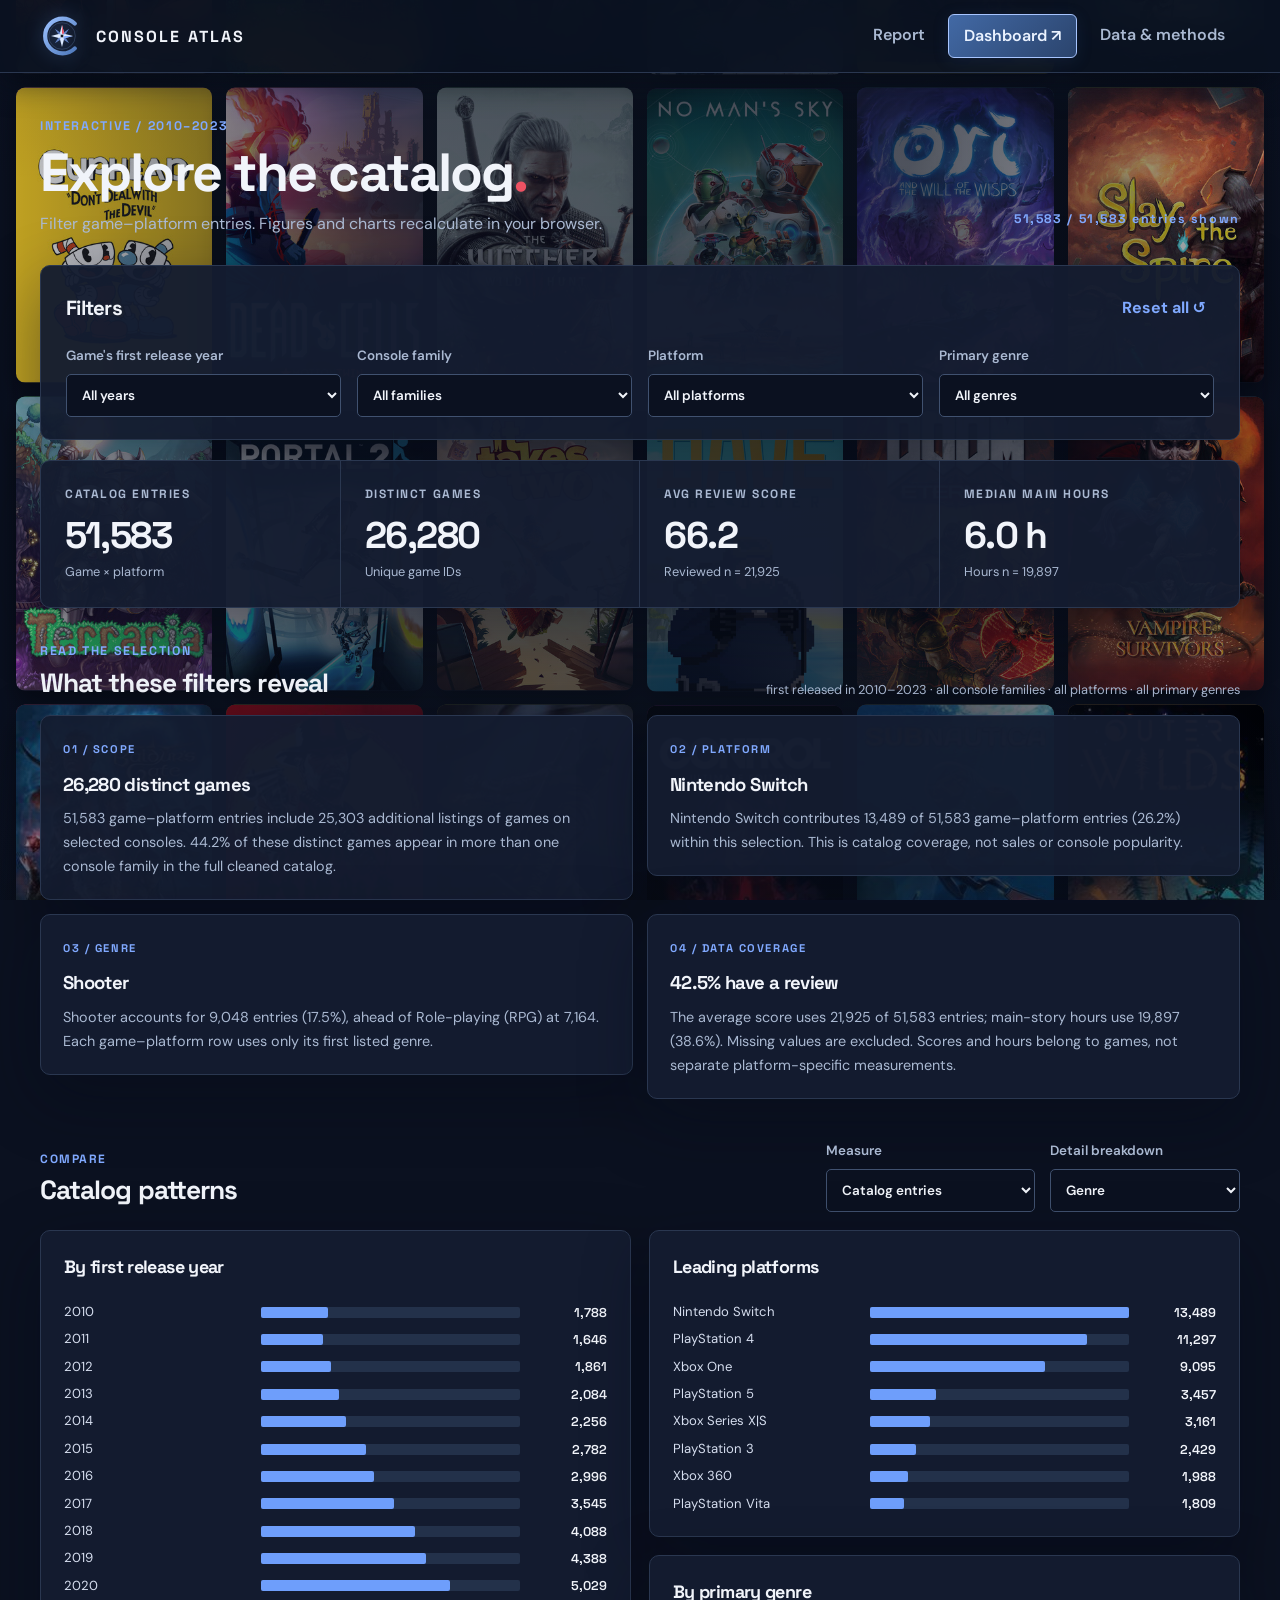
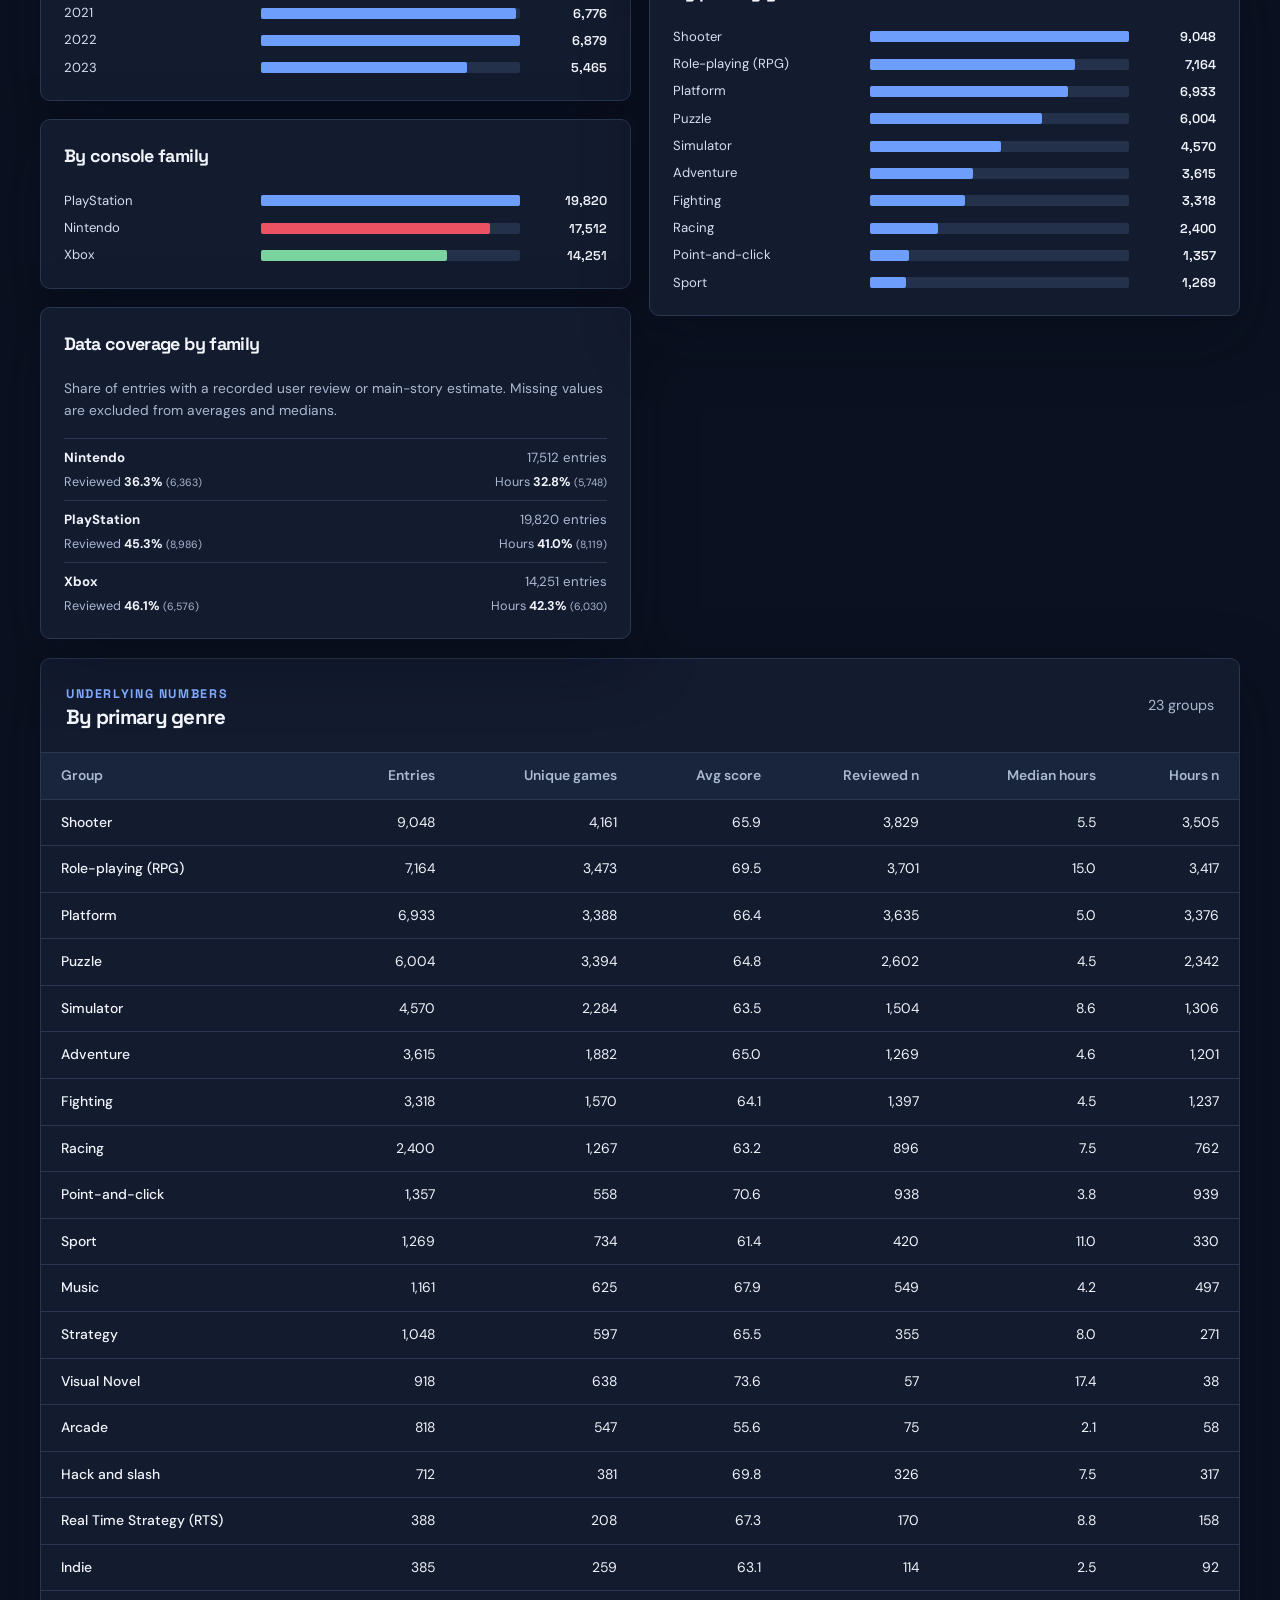
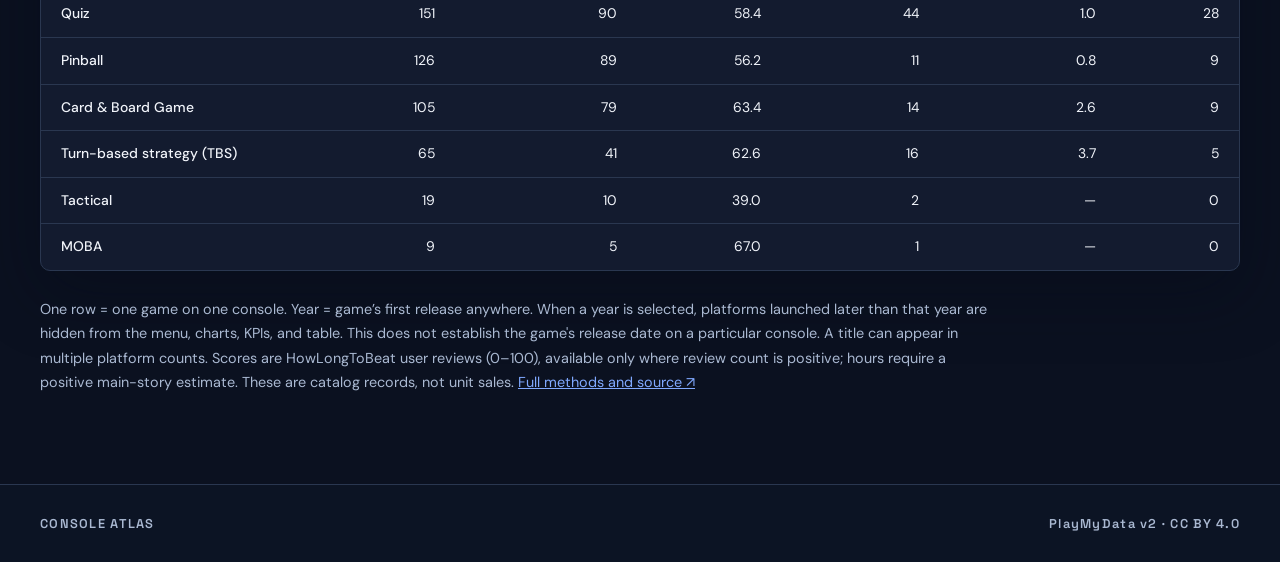
==== commit 6ae92efe: "Refresh dashboard.html with new logo and covers" ====
--- a/dashboard.html
+++ b/dashboard.html
@@ -1,6 +1,6 @@
 <!doctype html>
-<html lang="en"><head><meta charset="utf-8"><meta name="viewport" content="width=device-width, initial-scale=1"><meta name="description" content="Filter over 51,000 console game–platform entries in the browser."><title>Console Atlas — Dashboard</title><link rel="stylesheet" href="styles.css"></head>
-<body><header class="site-header"><div class="shell nav"><a class="brand" href="index.html"><span class="brand-mark">C<span>•</span>A</span> <span class="brand-name">CONSOLE ATLAS</span></a><nav aria-label="Main navigation"><a href="index.html">Report</a><a class="dashboard-link active" aria-current="page" href="dashboard.html">Dashboard <span aria-hidden="true">↗</span></a><a href="index.html#method">Data &amp; methods</a></nav></div></header>
+<html lang="en"><head><meta charset="utf-8"><meta name="viewport" content="width=device-width, initial-scale=1"><meta name="description" content="Filter over 51,000 console game–platform entries in the browser."><title>Console Atlas — Dashboard</title><link rel="stylesheet" href="styles.css?v=20260930e"></head>
+<body><header class="site-header"><div class="shell nav"><a class="brand" href="index.html"><img class="brand-icon" src="assets/logos/console-atlas.svg" alt="" width="44" height="44"> <span class="brand-name">CONSOLE ATLAS</span></a><nav aria-label="Main navigation"><a href="index.html">Report</a><a class="dashboard-link active" aria-current="page" href="dashboard.html">Dashboard <span aria-hidden="true">↗</span></a><a href="index.html#method">Data &amp; methods</a></nav></div></header>
 <main class="shell dashboard"><div class="dash-title"><div><div class="eyebrow">INTERACTIVE / 2010–2023</div><h1>Explore the catalog<span class="accent-dot">.</span></h1><p>Filter game–platform entries. Figures and charts recalculate in your browser.</p></div><div class="data-status" id="status" role="status">Loading data…</div></div>
 <section class="filter-panel" aria-label="Dataset filters"><div class="filter-heading"><h2>Filters</h2><button id="reset" class="text-button" type="button">Reset all ↺</button></div><div class="filter-grid"><label>Game's first release year<select id="year"><option value="">All years</option></select></label><label>Console family<select id="family"><option value="">All families</option></select></label><label>Platform<select id="platform"><option value="">All platforms</option></select></label><label>Primary genre<select id="genre"><option value="">All genres</option></select></label></div></section>
 <div id="dash-headline" class="headline dash-headline" aria-label="Filtered summary figures"></div>
@@ -8,4 +8,4 @@
 <div class="chart-controls"><div><span class="eyebrow">COMPARE</span><h2>Catalog patterns</h2></div><div class="control-pair"><label>Measure<select id="measure"><option value="count">Catalog entries</option><option value="score">Avg user review score</option><option value="hours">Median main-story hours</option></select></label><label>Detail breakdown<select id="breakdown"><option value="genre">Genre</option><option value="platform">Platform</option><option value="family">Family</option><option value="year">Year</option></select></label></div></div>
 <div class="chart-grid"><div class="chart-column"><section class="chart-card"><h3>By first release year</h3><div class="chart" id="chart-year"></div></section><section class="chart-card"><h3>By console family</h3><div class="chart" id="chart-family"></div></section><section class="chart-card coverage-card"><h3>Data coverage by family</h3><p>Share of entries with a recorded user review or main-story estimate. Missing values are excluded from averages and medians.</p><div id="coverage-family" class="coverage-list"></div></section></div><div class="chart-column"><section class="chart-card"><h3>Leading platforms</h3><div class="chart" id="chart-platform"></div></section><section class="chart-card"><h3 id="breakdown-title">By primary genre</h3><div class="chart" id="chart-breakdown"></div></section></div></div>
 <section class="table-card"><div class="table-head"><div><span class="eyebrow">UNDERLYING NUMBERS</span><h2 id="table-title">By genre</h2></div><span id="table-count"></span></div><div class="table-scroll"><table><thead><tr><th scope="col">Group</th><th scope="col">Entries</th><th scope="col">Unique games</th><th scope="col">Avg score</th><th scope="col">Reviewed n</th><th scope="col">Median hours</th><th scope="col">Hours n</th></tr></thead><tbody id="numbers"></tbody></table></div></section>
-<p class="dash-note">One row = one game on one console. Year = game’s first release anywhere. When a year is selected, platforms launched later than that year are hidden from the menu, charts, KPIs, and table. This does not establish the game's release date on a particular console. A title can appear in multiple platform counts. Scores are HowLongToBeat user reviews (0–100), available only where review count is positive; hours require a positive main-story estimate. These are catalog records, not unit sales. <a href="index.html#method">Full methods and source ↗</a></p></main><footer class="site-footer"><div class="shell">CONSOLE ATLAS <span>PlayMyData v2 · CC BY 4.0</span></div></footer><script src="site.js?v=20260930c" defer></script></body></html>
+<p class="dash-note">One row = one game on one console. Year = game’s first release anywhere. When a year is selected, platforms launched later than that year are hidden from the menu, charts, KPIs, and table. This does not establish the game's release date on a particular console. A title can appear in multiple platform counts. Scores are HowLongToBeat user reviews (0–100), available only where review count is positive; hours require a positive main-story estimate. These are catalog records, not unit sales. <a href="index.html#method">Full methods and source ↗</a></p></main><footer class="site-footer"><div class="shell">CONSOLE ATLAS <span>PlayMyData v2 · CC BY 4.0</span></div></footer><script>window.extraCoverData={}</script><script src="assets/covers/extra-1.js" defer></script><script src="assets/covers/extra-2.js" defer></script><script src="assets/covers/extra-3.js" defer></script><script src="site.js?v=20260930e" defer></script></body></html>
--- a/styles.css
+++ b/styles.css
@@ -67,3 +67,16 @@
 .report-intro{gap:clamp(42px,6vw,90px)}.intro-copy{padding:30px 34px 30px 28px}
 @media(max-width:900px){.report-intro{gap:32px}.intro-copy{padding:24px 25px 24px 20px}}
 @media(max-width:700px){.chart-grid{grid-template-columns:1fr}.intro-copy{padding:22px 20px}.report-intro{gap:24px}}
+
+/* Deeper report analyses. The SVGs are lightweight and scale with their cards. */
+.deep-dive{padding:88px 0 32px;scroll-margin-top:92px}.deep-dive h2{font-size:clamp(2.2rem,4vw,3.2rem);margin:9px 0 10px}.deep-lead{max-width:780px;margin:0 0 29px}.deep-grid{display:grid;grid-template-columns:repeat(2,minmax(0,1fr));gap:20px;align-items:start}.deep-card{min-width:0;padding:25px;border:1px solid var(--line);border-radius:12px;background:#141d30f5;box-shadow:0 22px 65px #050a1663}.deep-card h3{font-size:1.35rem;line-height:1.25;margin:12px 0}.deep-card>p{font-size:.9rem;line-height:1.65;margin:0 0 20px}.deep-card .deep-foot{font-size:.77rem;line-height:1.55;margin:17px 0 0;color:#aab9d2}.deep-graphic{min-width:0}.deep-graphic svg{display:block;width:100%;height:auto;overflow:visible}.mix-legend{display:flex;flex-wrap:wrap;gap:7px 13px;margin-bottom:17px;font-size:.73rem;color:#d6deef}.mix-legend span{display:inline-flex;align-items:center;gap:5px}.mix-legend i{width:9px;height:9px;border-radius:2px}.mix-list{display:grid;gap:10px}.mix-row{display:grid;grid-template-columns:minmax(135px,37%) 1fr;gap:10px;align-items:center;font-size:.78rem}.mix-row strong,.mix-row small{display:block;overflow:hidden;text-overflow:ellipsis;white-space:nowrap}.mix-row small{color:var(--muted)}.mix-track{display:flex;height:17px;overflow:hidden;border-radius:3px;background:#23314a}.mix-track span{height:100%}.deep-scroll{overflow-x:auto}.deep-table,.heatmap{width:100%;font-size:.75rem;white-space:nowrap}.deep-table th,.deep-table td,.heatmap th,.heatmap td{padding:7px 6px;font-size:.75rem}.deep-table th:first-child,.deep-table td:first-child{text-align:left}.heatmap caption{text-align:left;color:var(--muted);margin:0 0 12px}.heatmap th:first-child{text-align:left;min-width:140px;max-width:170px;overflow:hidden;text-overflow:ellipsis}.heatmap td{text-align:center;min-width:35px;color:#fff}.heatmap thead th{min-width:35px}.deep-limit{grid-column:1/-1;border-left:3px solid var(--blue)}.deep-limit p{margin-bottom:0;max-width:850px}.deep-limit code{color:#c7d9ff}
+@media(max-width:900px){.deep-grid{grid-template-columns:1fr}.deep-limit{grid-column:auto}}
+@media(max-width:700px){.deep-dive{padding-top:64px}.deep-card{padding:18px}.mix-row{grid-template-columns:minmax(110px,38%) 1fr}}
+
+/* A compact C-shaped compass mark and a broader, slower cover procession. */
+.brand{display:inline-flex;align-items:center;gap:12px}.brand-icon{display:block;flex:none;width:44px;height:44px;filter:drop-shadow(0 0 9px #6e9efb55);transition:filter .2s,transform .2s}.brand:hover .brand-icon{filter:drop-shadow(0 0 14px #9fc0ff99);transform:scale(1.07)}
+.cover-column{animation-duration:52s}.cover-column:nth-child(even){animation-duration:61s}.cover-column:nth-child(3n){animation-duration:69s}
+@keyframes cover-drift{from{transform:translateY(-43%)}to{transform:translateY(0)}}
+@media(max-width:700px){.brand{gap:0}.brand-icon{width:41px;height:41px}}
+@media(max-width:420px){.brand-icon{width:37px;height:37px}}
+@media(prefers-reduced-motion:reduce){.brand-icon{transition:none}.cover-column{transform:translateY(-18%)}}
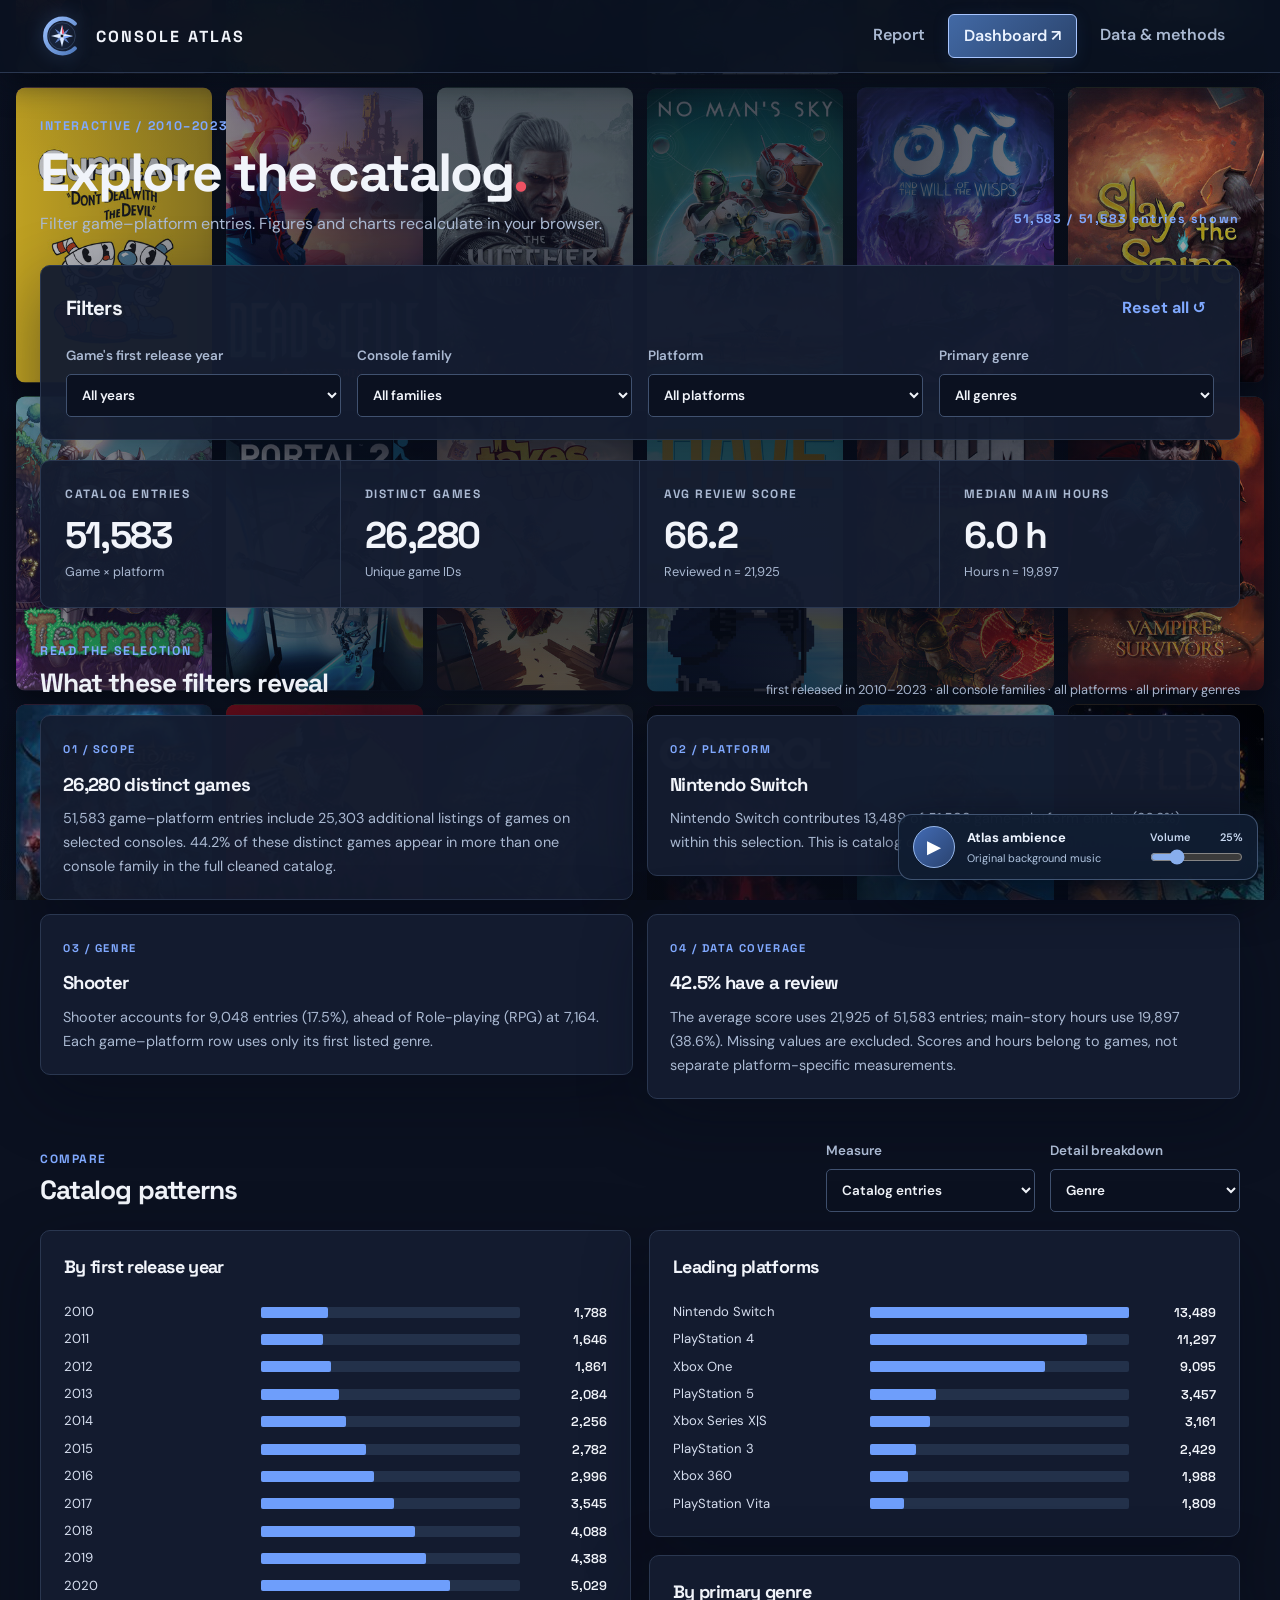
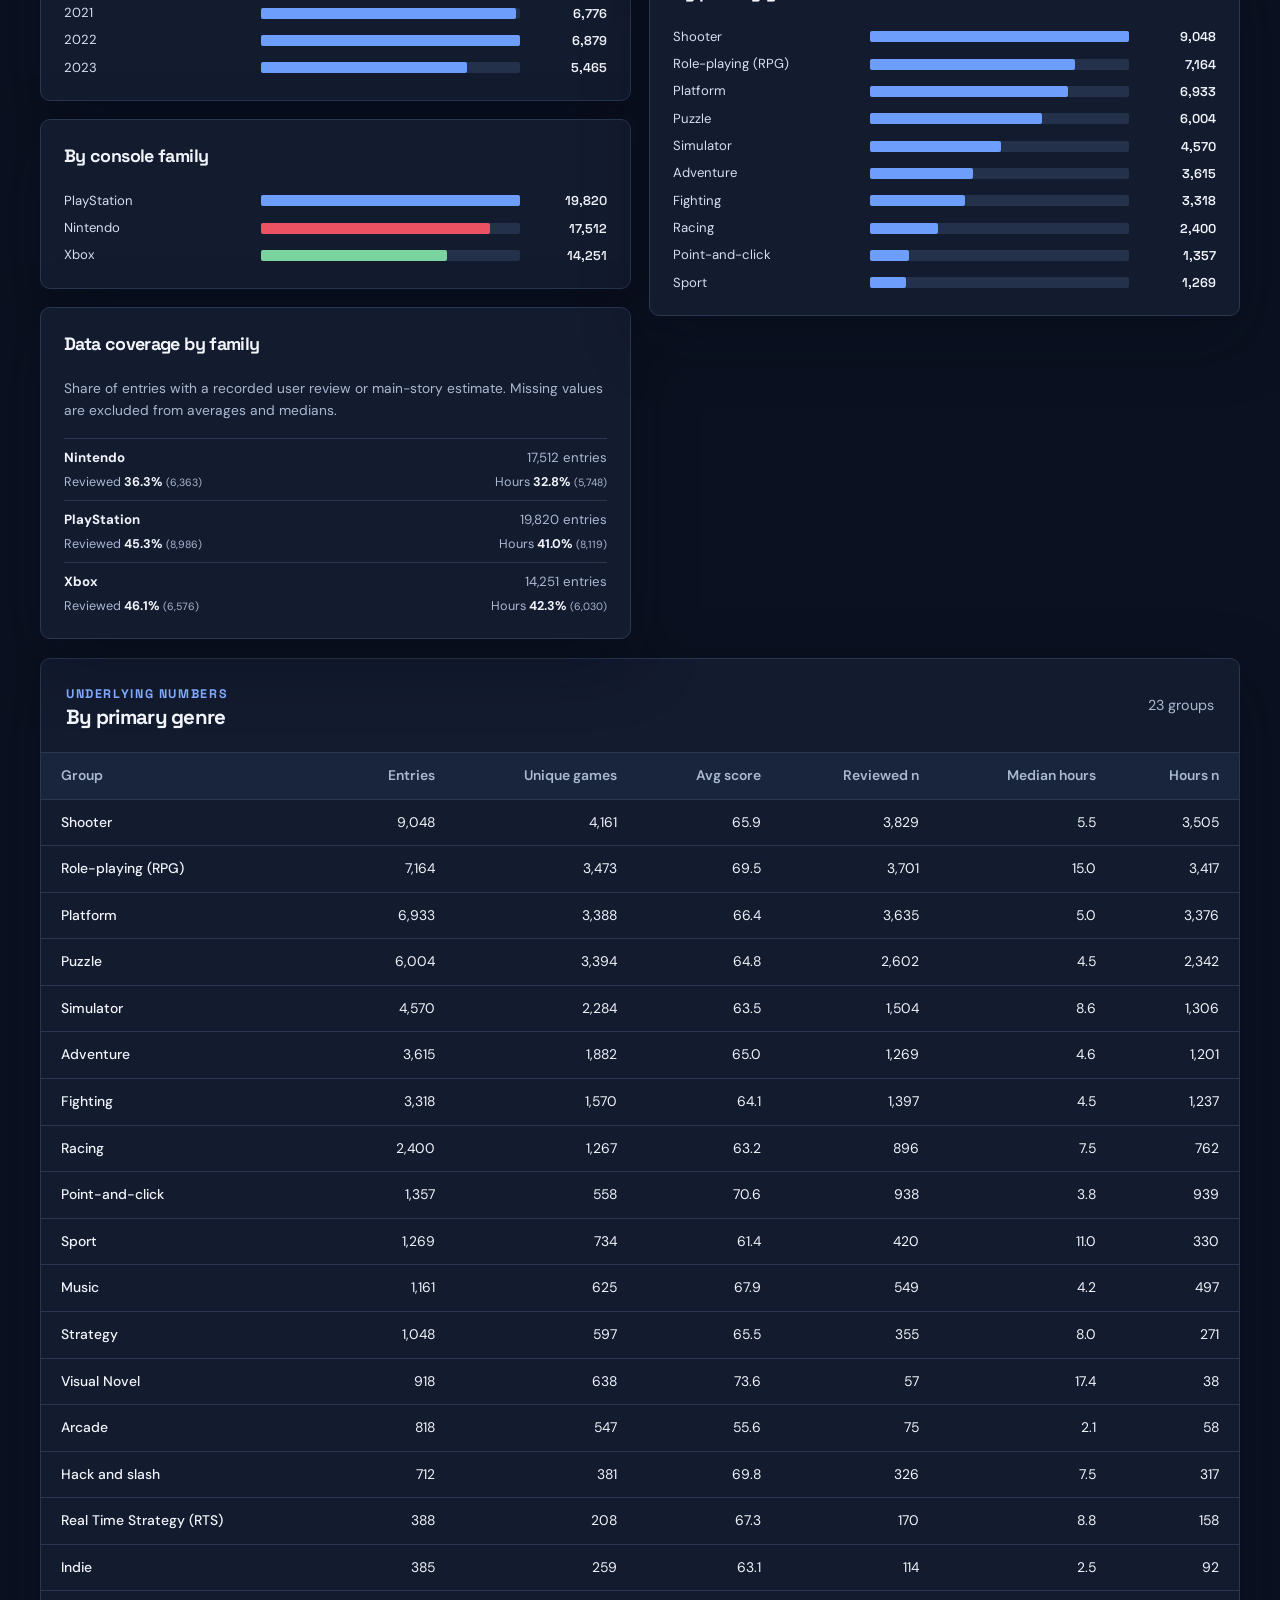
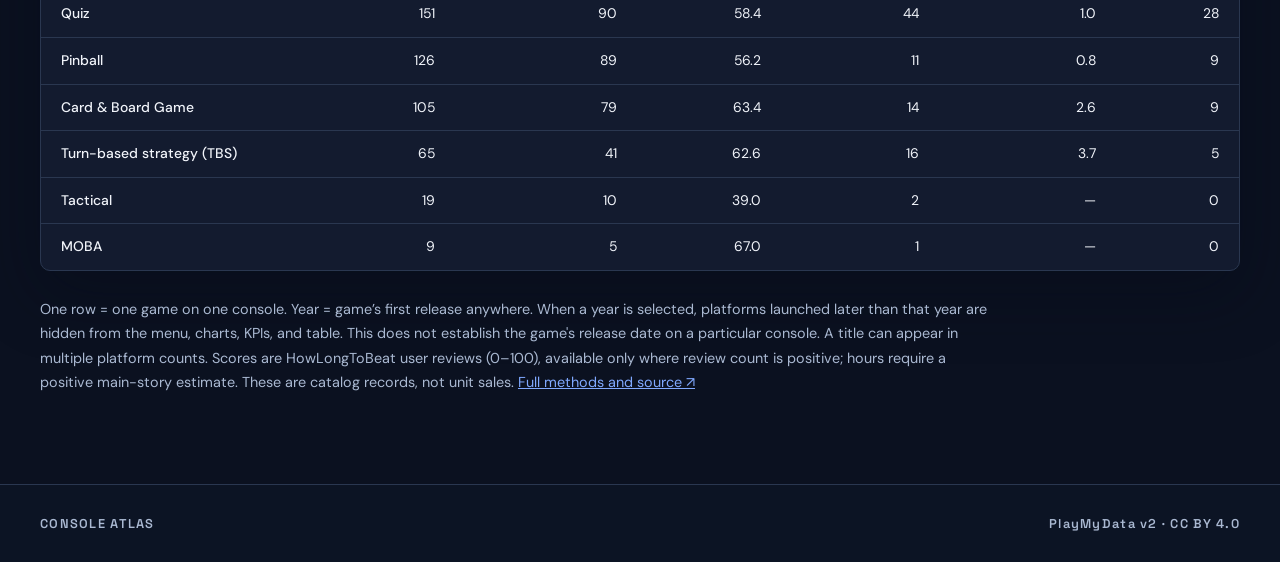
==== commit c6b7b3a7: "Add original background music player with 25% default volume (dashboard.html)" ====
--- a/dashboard.html
+++ b/dashboard.html
@@ -1,5 +1,5 @@
 <!doctype html>
-<html lang="en"><head><meta charset="utf-8"><meta name="viewport" content="width=device-width, initial-scale=1"><meta name="description" content="Filter over 51,000 console game–platform entries in the browser."><title>Console Atlas — Dashboard</title><link rel="stylesheet" href="styles.css?v=20260930e"></head>
+<html lang="en"><head><meta charset="utf-8"><meta name="viewport" content="width=device-width, initial-scale=1"><meta name="description" content="Filter over 51,000 console game–platform entries in the browser."><title>Console Atlas — Dashboard</title><link rel="icon" type="image/svg+xml" href="assets/logos/console-atlas.svg?v=1"><link rel="stylesheet" href="styles.css?v=20261001a"></head>
 <body><header class="site-header"><div class="shell nav"><a class="brand" href="index.html"><img class="brand-icon" src="assets/logos/console-atlas.svg" alt="" width="44" height="44"> <span class="brand-name">CONSOLE ATLAS</span></a><nav aria-label="Main navigation"><a href="index.html">Report</a><a class="dashboard-link active" aria-current="page" href="dashboard.html">Dashboard <span aria-hidden="true">↗</span></a><a href="index.html#method">Data &amp; methods</a></nav></div></header>
 <main class="shell dashboard"><div class="dash-title"><div><div class="eyebrow">INTERACTIVE / 2010–2023</div><h1>Explore the catalog<span class="accent-dot">.</span></h1><p>Filter game–platform entries. Figures and charts recalculate in your browser.</p></div><div class="data-status" id="status" role="status">Loading data…</div></div>
 <section class="filter-panel" aria-label="Dataset filters"><div class="filter-heading"><h2>Filters</h2><button id="reset" class="text-button" type="button">Reset all ↺</button></div><div class="filter-grid"><label>Game's first release year<select id="year"><option value="">All years</option></select></label><label>Console family<select id="family"><option value="">All families</option></select></label><label>Platform<select id="platform"><option value="">All platforms</option></select></label><label>Primary genre<select id="genre"><option value="">All genres</option></select></label></div></section>
@@ -8,4 +8,4 @@
 <div class="chart-controls"><div><span class="eyebrow">COMPARE</span><h2>Catalog patterns</h2></div><div class="control-pair"><label>Measure<select id="measure"><option value="count">Catalog entries</option><option value="score">Avg user review score</option><option value="hours">Median main-story hours</option></select></label><label>Detail breakdown<select id="breakdown"><option value="genre">Genre</option><option value="platform">Platform</option><option value="family">Family</option><option value="year">Year</option></select></label></div></div>
 <div class="chart-grid"><div class="chart-column"><section class="chart-card"><h3>By first release year</h3><div class="chart" id="chart-year"></div></section><section class="chart-card"><h3>By console family</h3><div class="chart" id="chart-family"></div></section><section class="chart-card coverage-card"><h3>Data coverage by family</h3><p>Share of entries with a recorded user review or main-story estimate. Missing values are excluded from averages and medians.</p><div id="coverage-family" class="coverage-list"></div></section></div><div class="chart-column"><section class="chart-card"><h3>Leading platforms</h3><div class="chart" id="chart-platform"></div></section><section class="chart-card"><h3 id="breakdown-title">By primary genre</h3><div class="chart" id="chart-breakdown"></div></section></div></div>
 <section class="table-card"><div class="table-head"><div><span class="eyebrow">UNDERLYING NUMBERS</span><h2 id="table-title">By genre</h2></div><span id="table-count"></span></div><div class="table-scroll"><table><thead><tr><th scope="col">Group</th><th scope="col">Entries</th><th scope="col">Unique games</th><th scope="col">Avg score</th><th scope="col">Reviewed n</th><th scope="col">Median hours</th><th scope="col">Hours n</th></tr></thead><tbody id="numbers"></tbody></table></div></section>
-<p class="dash-note">One row = one game on one console. Year = game’s first release anywhere. When a year is selected, platforms launched later than that year are hidden from the menu, charts, KPIs, and table. This does not establish the game's release date on a particular console. A title can appear in multiple platform counts. Scores are HowLongToBeat user reviews (0–100), available only where review count is positive; hours require a positive main-story estimate. These are catalog records, not unit sales. <a href="index.html#method">Full methods and source ↗</a></p></main><footer class="site-footer"><div class="shell">CONSOLE ATLAS <span>PlayMyData v2 · CC BY 4.0</span></div></footer><script>window.extraCoverData={}</script><script src="assets/covers/extra-1.js" defer></script><script src="assets/covers/extra-2.js" defer></script><script src="assets/covers/extra-3.js" defer></script><script src="site.js?v=20260930e" defer></script></body></html>
+<p class="dash-note">One row = one game on one console. Year = game’s first release anywhere. When a year is selected, platforms launched later than that year are hidden from the menu, charts, KPIs, and table. This does not establish the game's release date on a particular console. A title can appear in multiple platform counts. Scores are HowLongToBeat user reviews (0–100), available only where review count is positive; hours require a positive main-story estimate. These are catalog records, not unit sales. <a href="index.html#method">Full methods and source ↗</a></p></main><footer class="site-footer"><div class="shell">CONSOLE ATLAS <span>PlayMyData v2 · CC BY 4.0</span></div></footer><script>window.extraCoverData={}</script><script src="assets/covers/extra-1.js" defer></script><script src="assets/covers/extra-2.js" defer></script><script src="assets/covers/extra-3.js" defer></script><script src="site.js?v=20261001a" defer></script></body></html>
--- a/styles.css
+++ b/styles.css
@@ -80,3 +80,11 @@
 @media(max-width:700px){.brand{gap:0}.brand-icon{width:41px;height:41px}}
 @media(max-width:420px){.brand-icon{width:37px;height:37px}}
 @media(prefers-reduced-motion:reduce){.brand-icon{transition:none}.cover-column{transform:translateY(-18%)}}
+
+/* Music stays available while moving between report sections and charts. */
+.music-player{position:fixed;right:22px;bottom:20px;z-index:50;display:flex;align-items:center;gap:12px;width:min(360px,calc(100vw - 32px));padding:11px 14px;border:1px solid #617a9d99;border-radius:14px;background:#101d31ed;box-shadow:0 15px 45px #030915b8;backdrop-filter:blur(16px);color:#edf4ff}
+.music-toggle{flex:none;display:grid;place-items:center;width:42px;height:42px;padding:0;border:1px solid #97b8ed;border-radius:50%;background:linear-gradient(135deg,#426bb4,#2a436f);color:#fff;font-size:1.15rem;cursor:pointer}
+.music-toggle:hover,.music-toggle:focus-visible{background:#5a80c4;outline-offset:3px}
+.music-info{display:grid;gap:2px;min-width:0;flex:1}.music-info strong{font-size:.81rem;white-space:nowrap}.music-info span{font-size:.68rem;color:#b2c6e2;white-space:nowrap}
+.music-volume{display:grid;gap:4px;width:93px;flex:none;color:#c9d9f1;font-size:.68rem}.music-volume span{display:flex;justify-content:space-between;gap:5px}.music-volume input{width:100%;margin:0;accent-color:#88aeed;cursor:pointer}
+@media(max-width:600px){.music-player{right:12px;bottom:12px;width:min(310px,calc(100vw - 24px));gap:9px;padding:9px}.music-info span{display:none}.music-volume{width:80px}}
